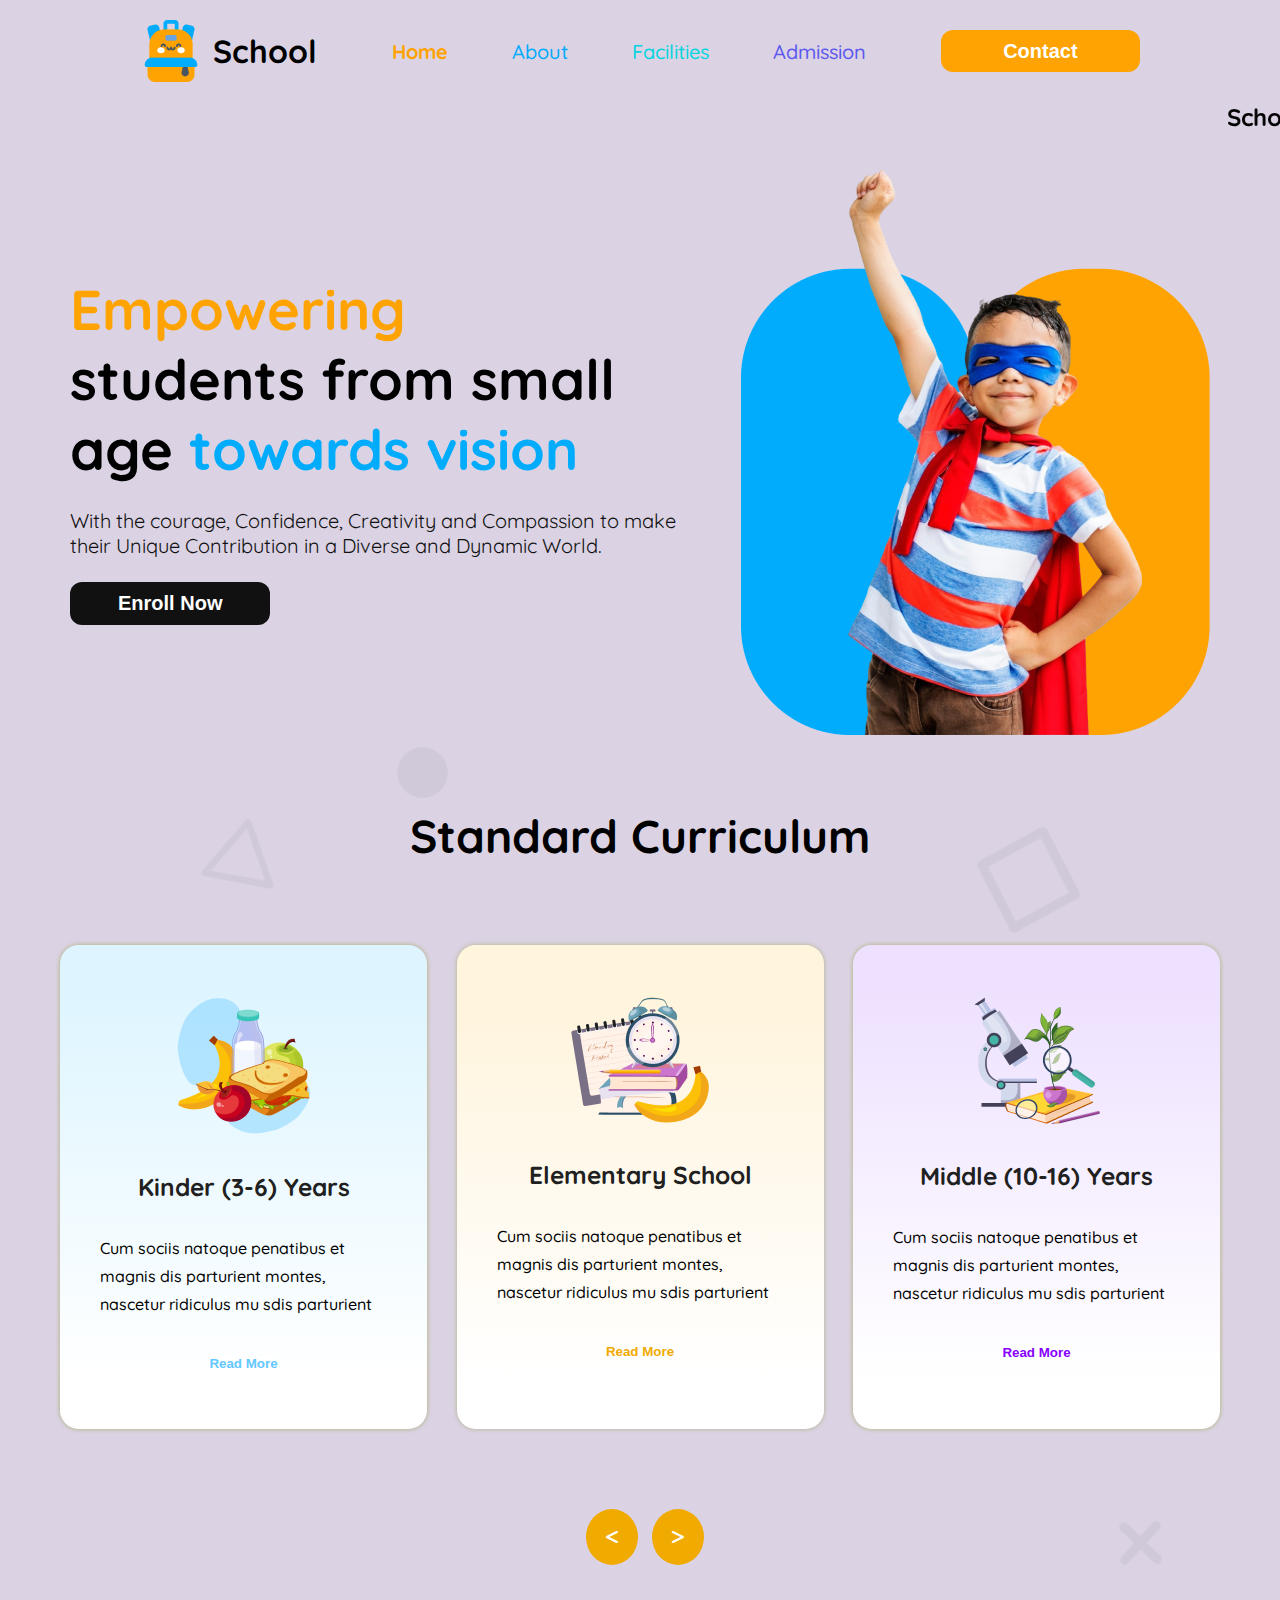
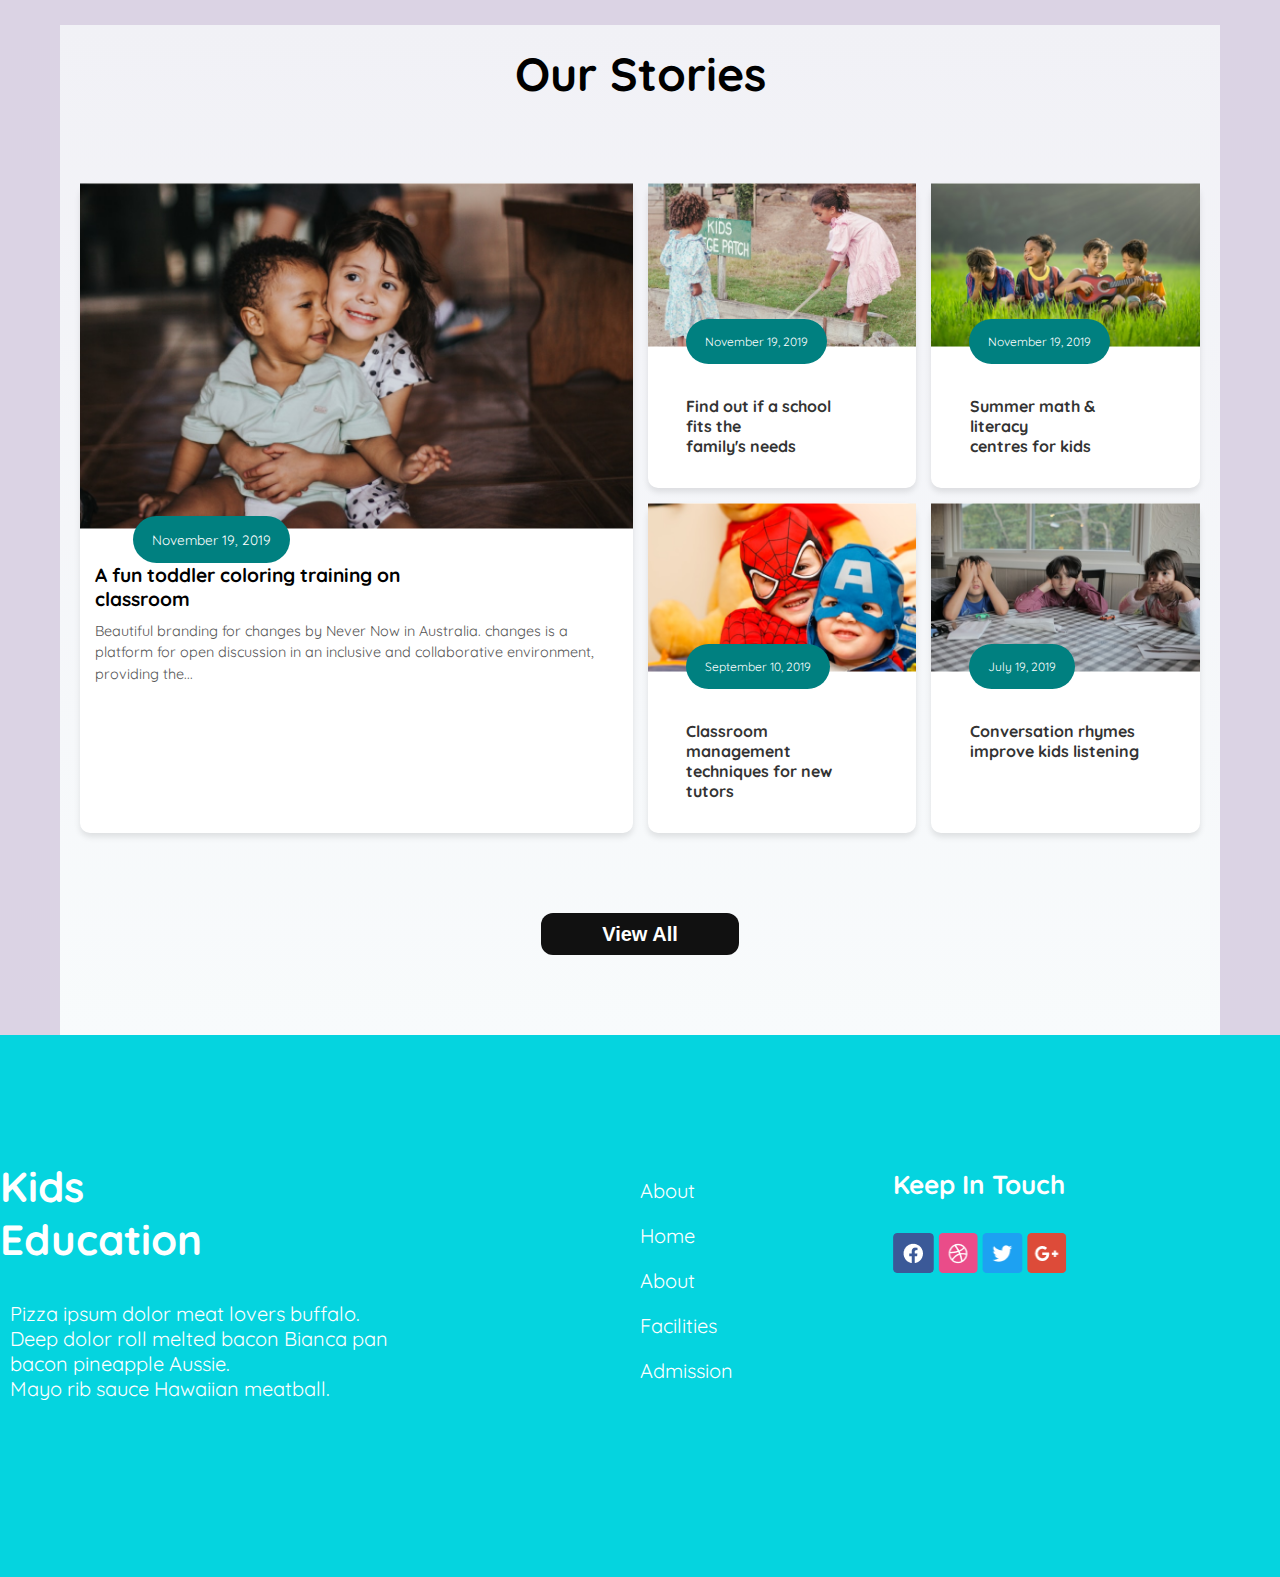
==== index.html @ afa8a2be "added some modify" ====
<!DOCTYPE html>
<html lang="en">
<head>
    <meta charset="UTF-8">
    <meta name="viewport" content="width=device-width, initial-scale=1.0">
    <title>Kids-School</title>
    <link rel="stylesheet" href="https://cdnjs.cloudflare.com/ajax/libs/font-awesome/6.7.2/css/all.min.css"/>
    <link rel="stylesheet" href="styles/school.css">
</head>
<body class="quicksand-font">
    <header>
            <nav class="navbar">
               <div class="logo">
                <img src="./assets/logo.png" alt="">
                <span class="school">School</span>
               </div>

               <ul class="links">
                <li><a class="home" href="">Home</a></li>
                <li><a class="about link-font" href="">About</a></li>
                <li><a class="facilities link-font" href="">Facilities</a></li>
                <li><a class="admission link-font" href="">Admission</a></li>
               </ul>

               <button class="primary-btn">Contact</button>
                <div class="navbar-icon">
                    <span><i class="fa-solid fa-bars"></i></span>
                </div>
            </nav>
            <hr class="hori">
            <marquee>
                <h2>School Kids Assignment</h2>
            </marquee>


            <section class="banner">
                <div class="banner-section">
                    <div class="banner-content">
                        <h2 class="banner-title"><span class="organ-font">Empowering <br></span> 
                            students from small<br>age <span class="sky-blue-font">towards vision</span> </h2>
                            <p class="banner-description">With the courage, Confidence, Creativity and Compassion to make <br> their Unique Contribution in a Diverse and Dynamic World.</p>
                            <button class="enroll-btn">Enroll Now</button>
                    </div>
                    <div class="banner-image">
                        <img src="./assets/hero-kids.png" alt="Banner Image">
                    </div>
                    
                </div>
            </section>
           
    </header>
    <main>
      <section>
        <div class="standard-curriculum-section">
            <h3 class="curriculum-title">Standard Curriculum</h3>
            <div class="card-box">
                <div class="card-1">
                    <img class="kinder" src="./assets/kinder.png" alt="kinder">
                    <h4 class="card-title">Kinder (3-6) Years</h4>
                    <p class="card-description">Cum sociis natoque penatibus et magnis
                        dis parturient montes, nascetur ridiculus
                        mu sdis parturient</p>

                        <button class="kinder-card-btn">Read More</button>
                    

                </div>

                <div class="card-2">
                    <img class="kinder" src="./assets/elementary.png" alt="elementary">
                    <h4 class="card-title">Elementary School</h4>
                    <p class="card-description">Cum sociis natoque penatibus et magnis
                        dis parturient montes, nascetur ridiculus
                        mu sdis parturient</p>

                        <button class="elementary-card-btn">Read More</button>
                    

                </div>

                <div class="card-3">
                    <img class="kinder" src="./assets/middle.png" alt="middle"> 
                    <h4 class="card-title">Middle (10-16) Years</h4>
                    <p class="card-description">Cum sociis natoque penatibus et magnis
                        dis parturient montes, nascetur ridiculus
                        mu sdis parturient</p>

                        <button class="middle-card-btn">Read More</button>
                    

                </div>
            </div>
            <div class="arrow-item">
                <span><i class="less fa-solid fa-less-than"></i></span>
                <span><i class="grater fa-solid fa-greater-than"></i></span>
            </div>
        </div>
       
      </section>






      
      <section class="our-stories">
        <h1>Our Stories</h1>
        <div class="story-container">
            <!-- First Column: Large Card -->
            <div class="large-card">
                <img src="assets/story-1.png" alt="A fun toddler coloring training">
                <div class="content">
                    <span class="date">November 19, 2019</span>
                    <h2>A fun toddler coloring training on <br> classroom</h2>
                    <p>Beautiful branding for changes by Never Now in Australia.
                        changes is a platform for open discussion in an inclusive and
                        collaborative environment, providing the...</p>
                </div>
            </div>
            <!-- Second Column: Grid of Four Small Cards -->
            <div class="small-cards">
                <div class="story-card">
                    <img src="assets/story-2.png" alt="Find out if a school fits the  family's needs">
                    <div class="content">
                        <span class="date">November 19, 2019</span>
                        <h3>Find out if a school fits the <br> family's needs</h3>
                    </div>
                </div>
                <div class="story-card">
                    <img src="assets/story-3.png" alt="Summer math & literacy centres for kids">
                    <div class="content">
                        <span class="date">November 19, 2019</span>
                        <h3>Summer math & literacy <br> centres for kids</h3>
                    </div>
                </div>
                <div class="story-card">
                    <img src="assets/story-4.png" alt="Classroom management techniques">
                    <div class="content">
                        <span class="date">September 10, 2019</span>
                        <h3>Classroom management <br> techniques for new tutors</h3>
                    </div>
                </div>
                <div class="story-card">
                    <img src="assets/story-5.png" alt="Conversation rhymes improve listening">
                    <div class="content">
                        <span class="date">July 19, 2019</span>
                        <h3>Conversation rhymes <br> improve kids listening</h3>
                    </div>
                </div>
            </div>
        </div>
        <div class="btn-box">
            <button class="view-all">View All</button>
       </div>
    </section>

    </main>






    <footer>
      <div class="footer-section">
        <div class="footer-div">
            <div class="kids-education">
                <img class="group-img" src="./assets/Group 1.png" alt="">
                <span class="kids-edu">Kids <br> Education</span>
            </div>
                <p class="footer-description">Pizza ipsum dolor meat lovers buffalo. <br> Deep dolor roll melted bacon Bianca pan <br> bacon pineapple Aussie. <br> Mayo rib sauce Hawaiian meatball.</p>
                <div class="kids-education-description"></div>
        </div>
        
        <div class="about-schools">
            <div class="school-footer">
                <div class="about-school">
                    <ul class="link">
                        <li><a class="footer-about" href="">About</a></li>
                        <li><a href="">Home</a></li>
                        <li><a href="">About</a></li>
                        <li><a href="">Facilities</a></li>
                        <li><a href="">Admission</a></li>
                    </ul>
                </div>
                <div class="keep-in-touch">
                    <h3 class="keep-title">Keep In Touch</h3>
                    <div class="icons">
                        <img src="./assets/fb.png" alt="">
                        <img src="./assets/dribble.png" alt="">
                        <img src="./assets/twitter.png" alt="">
                        <img src="./assets/google+.png" alt="">
                    </div>
            </div>
            </div>
            
       
        </div>
      </div>
    </footer>
</body>
</html>
---- styles/school.css ----
@import url('https://fonts.googleapis.com/css2?family=Quicksand:wght@300..700&display=swap');
.quicksand-font {
  font-family: "Quicksand", serif;
  font-optical-sizing: auto;
  font-weight: normal;
  font-style: normal;
}
*{
    margin: 0;
    padding: 0;
    text-decoration: none;
    box-sizing: border-box;
}
:root{
    --Organ-color:#FEA301;
    --Black-color:#111111;
    --Sky-blue-color:#01ACFD
}
body{
    max-width: 1440px;
    margin: 0 auto;
    background-color: rgb(219, 211, 228);
}
/* share style here */
.primary-btn{
    padding: 0.6rem 3.9rem;
    border-radius: 0.75rem;
    border: none;
    background-color: var(--Organ-color);
    color: #ffffff;
    font-weight: 600;
    font-size: 1.25rem;
    
}
/* share style here */
/* share style here */
.school{
    font-size: 2rem;
    font-weight: 700;
    margin-left: 0.7rem;
}
.home{
    color: var(--Organ-color);
    font-size: 1.25rem;
    font-weight: 700;
}
.link-font{
    font-size: 1.25rem;
    font-weight: 500;
}
.about{
color: var(--Sky-blue-color);
}
.facilities{
color: #05D4DF;
}
.admission{
    color: #5D58EF;
}

/* nav style starts here */
nav{
    max-width: 1160px;
    margin: 0 auto;
}
.navbar{
    display: flex;
    justify-content: space-between;
    align-items: center;
    margin: 1.25rem 8.75rem;
}
.links li{
    list-style: none;
    margin: 0 32px;
    
}
.logo{
    display: flex;
    align-items: center;
}
.links{
    display: flex;
    align-items: center;
}

.navbar-icon{
    display: none;
}
.hori{
    display: none;
    border-color: #df7605;
}
/* nav style ends here */

/* banner-section style starts here */
.banner{
    max-width: 1140px;
    margin: 0 auto;
}
.banner-section{
    display: flex;
    justify-content: space-between;
    align-items: center;
    gap: 3.1rem;
    margin-top: 1rem;

}
.organ-font{
    color: var(--Organ-color);
}
.sky-blue-font{
    color: var(--Sky-blue-color);
}
.banner-content{
    margin:122px 0 ;
}
.banner-title{
    font-size: 3.5rem;
    font-weight: 700;
}
.banner-description{
    font-size: 1.25rem;
    color: var(--Black-color);
    margin: 1.5rem 0;
}
.enroll-btn{
    padding: .62rem 3rem;
    background-color: var(--Black-color);
    font-size: 1.25rem;
    font-weight: 700;
    color: #ffffff;
    border-radius: 12px;
    border: none;

}
.banner-image img{
    width: 100%;
}

/* banner-section style ends here */
/* main section style here */
main{
    max-width: 1160px;
    margin: 0 auto;
}

.standard-curriculum-section{
    background-image: url(../assets/bg.png);
    background-repeat: no-repeat;
    background-position: center;
    background-size: cover;
    /* background-color: #000000; */
}
.curriculum-title{
    text-align: center;
    padding-top: 60px;
    margin-bottom: 80px;
    font-weight: 700;
    font-size: 46px;
}
.card-box{
    display: flex;
    justify-content: space-between;
    gap: 28px;
    margin: 80px 0;
    box-sizing: 0 0 28px rgba(0, 0, 0, 0.05);
    
}

.card-1{
    max-width: 367px;
    text-align: center;
    border-radius: 19px;
    box-shadow: 0 0 5px rgb(172, 172, 114);
    background:linear-gradient(to top, rgba(255, 255, 255, 1) 10%, rgba(222, 245, 255, 1) 90%)

}
.card-2{
    max-width: 367px;
    text-align: center;
    border-radius: 19px;
    box-shadow: 0 0 5px rgb(177, 177, 136);
    background:linear-gradient(to top, rgba(255, 255, 255, 1)10%, rgba(255, 244, 220, 1) 90%)

}
.card-3{
    max-width: 367px;
    text-align: center;
    border-radius: 19px;
    box-shadow: 0 0 5px rgb(174, 174, 111);
    background:linear-gradient(to top, rgba(255, 255, 255, 1)10%, rgba(238, 225, 255, 1) 90%)


}
.kinder{
    margin-top: 52px;
}
.kinder-card-btn{
    margin-top: 38px;
    margin-bottom: 58px;
    color: #64C8FF;
    font-weight: 700;
    border: none;
    background-color: #ffffff;
}
.elementary-card-btn{
    margin-top: 38px;
    margin-bottom: 58px;
    color: #F0AA00;
    font-weight: 700;
    border: none;
    background-color: #ffffff;

}
.middle-card-btn{
    margin-top: 38px;
    margin-bottom: 58px;
    color: #8700FF;
    font-weight: 700;
    border: none;
    background-color: #ffffff;

}
.card-title{
    margin: 32px 0;
    font-size: 24.52px;
    font-weight: 700;
    color: #202020;
}
.card-description{
    font-weight: 500;
    line-height: 28px;
    padding: 0 40px;
    text-align:start;

}
.arrow-item{
    text-align: center;
    margin-top: 80px;
    margin-bottom: 60px;
}
.less{
    margin-left:10px ;
    background-color: #F0AA00;
    padding: 20px;
    border-radius: 50%;
    color: #ffffff;
}
.grater{
    margin-left:10px ;
    background-color: #F0AA00;
    padding: 20px;
    border-radius: 50%;
    color: #ffffff;

}
/* story section start here //////////////////////////*/

.our-stories {
    padding: 20px;
    background-image: linear-gradient(to top,rgb(248, 251, 252),rgb(241, 241, 246)),url("../assets/bg.png");
}

h1 {
    font-size: 2.9rem;
    color: #000000;
    font-weight: 700;
    text-align: center;
    margin-bottom: 5rem;
}




.story-container {
    display: grid;
    grid-template-columns:repeat(2,1fr);
    gap: 15px;
    max-width: 1140px;
    margin: 0 auto;
}


.large-card {
    background: #fff;
    border-radius: 10px;
    box-shadow: 0 4px 6px rgba(0, 0, 0, 0.1);
    
}

.large-card img {
    width: 100%;
   
   
}

.large-card .content {
    padding: 15px;
    text-align: left;
}

.large-card .date {
    font-size: 0.85rem;
    color: #777;
    display: block;
    background-color: teal;
    position: relative;
    width: max-content;
    margin-top: -32px;
    margin-left: 38px;
    color: #ffffff;
    padding: 15px 19px;
    border-radius: 47px;
   
}

.large-card h2 {
    font-size: 1.2rem;
    margin: 0 0 10px;
}

.large-card p {
    font-size: 0.9rem;
    color: #555;
    line-height: 1.5;
}


.small-cards {
    display: grid;
    grid-template-columns: repeat(2, 1fr);
    gap: 15px;
}

.story-card {
    background: #fff;
    border-radius: 10px;
    box-shadow: 0 4px 6px rgba(0, 0, 0, 0.1);
   }

.story-card img {
    width: 100%;
  
}

.story-card .content {
 text-align: left;
}

.story-card .date {
    font-size: 0.75rem;
    color: #777;
    display: block;
    margin-bottom: 5px;
    background-color: teal;
    position: relative;
    width: max-content;
    margin-top: -32px;
    margin-left: 38px;
    color: #ffffff;
    padding: 15px 19px;
    border-radius: 47px;
    
}

.story-card h3 {
    font-size: 1rem;
    margin: 0;
    color: #333;
    margin-top:2rem;
    margin-bottom:2rem ;
    margin-right:3.5rem;
    margin-left: 2.4rem;

}


.btn-box{
    text-align: center;
    margin: 80px 0px 60px;
    
}
.view-all {
    text-align: center;
    font-size: 1.25rem;
    font-weight: 700;
    color: #ffffff;
    background-color: #111111;
    border: none;
    border-radius: 12px;
    padding: .6rem 3.8rem;
    cursor: pointer;
   
}

.view-all:hover {
    background-color: #555;
}
















.stories{
    max-width: 1160px;
    /* background-image: url(../assets/bg.png); */
    background:linear-gradient(to top,(rgba(254, 163, 1, 1),rgba(255, 255, 255, 1)),url(../assets/bg.png));
    height: 100vh;
    background-repeat: no-repeat;
    background-position: center;
    background-size: cover;

}
.stories-title{
    text-align: center;
    padding-top: 60px;
    margin-bottom: 80px;
    color: #000000;
    font-size: 46px;
    font-weight: 700;
}
.stories-img-box{
    display: grid;
    grid-template-columns: repeat(2,1fr);
    gap: 19px;
}
.box2{
    /* max-width: 601px;
    max-height: 622px; */
    display: grid;
    grid-template-columns: repeat(2,1fr);
    gap: 10px;
 }
.div{
border: 1px solid black;
padding: 5px;
border-radius: 16px;

}
.div img{
    width: 100%;
}

.date1{
    font-size: 15px;
    font-weight: 500;
    background-color: #3CD8E8;
    padding: 15px 19px;
    border-radius: 48px;
    color: #ffffff;
    width: max-content;
    position: relative;
    margin-top: -30px;
    margin-left: 38px;
    border: 1px solid black;
}
.classroom-title{
  padding: 33px 38px 47px 38px;
  font-size: 24px;
  font-weight: 700;
  color: #000000;
}
.class-room-description{
    font-size: 15.38px;
    color: #666666;
    font-weight: 500;
    padding: 0px 68px 34px 38px;
}
.date2{
    font-size: 15px;
    font-weight: 500;
    background-color: rgba(149, 178, 38, 1);
    padding: 10px 19px;
    border-radius: 48px;
    color: #ffffff;
    width: max-content;
    position:absolute;
    margin-top: -26px;
    margin-left: 38px;
    border: 1px solid black;
}
.date3{
    font-size: 15px;
    font-weight: 500;
    background-color:rgba(93, 88, 240, 1);
    padding: 10px 19px;
    border-radius: 48px;
    color: #ffffff;
    width: max-content;
    position: relative;
    margin-top: -26px;
    margin-left: 38px;
    border: 1px solid black;
}

.date4{
    font-size: 15px;
    font-weight: 500;
    background-color: rgba(149, 178, 38, 1);
    padding: 10px 19px;
    border-radius: 48px;
    color: #ffffff;
    width: max-content;
    position: relative;
    margin-top: -26px;
    margin-left: 38px;
    border: 1px solid black;
}
.date5{
    font-size: 15px;
    font-weight: 500;
    background-color: rgba(149, 178, 38, 1);
    padding: 10px 19px;
    border-radius: 48px;
    color: #ffffff;
    width: max-content;
    position: relative;
    margin-top: -26px;
    margin-left: 38px;
    border: 1px solid black;
}
.card-content{
 font-weight: 700;
 margin-top: 19px;
 margin: 24px 55px 0px 38px;
}
.story-box{
    max-width: 290px;
    /* max-height: 301px; */
    border-radius: 16px;
    background-color: #ffffff;
    padding: 10px;
    position: relative;
}
.story-box img{
    max-width: 100%;
}
/* .story-box img{
    width: 100%;
} */
/* story section ends here */

.view{
    margin-top: 80px;
    margin-bottom: 60px;
    text-align: center;
}
.view-btn{
    font-size: 20px;
    font-weight: 700;
    padding: 10px 61px;
    border-radius: 12px;
    border: none;
    background-color: #000000;
    color: #ffffff;
}


/* footer section here */

.footer-section{
    max-width: 1440px;
    margin: 0 auto;
    display: grid;
    grid-template-columns: repeat(2,1fr);
    align-items: center;
    background-color: #05D4DF;
    padding-top: 123px;
    padding-bottom: 174px;
}
.kids-education{
  display: flex;
  align-items: center;
}
.school-footer{
 display: flex;
}
.keep-in-touch{
    margin-left: 160px;
}
.link li{
    list-style: none;
    margin-left: 20px;
    margin: 20px 0;
   
}
.link li a{
    font-size: 20px;
    color: #ffffff;
}
.link li.footer-about{
    font-size: 24px;
    color: #761919;
    margin-bottom: 32px;
}
.group-img{
    max-width: 83px;
    max-height: 82px;
}
.kids-edu{
    font-size: 42px;
    font-weight: 700;
    color: #ffffff;
    margin-bottom: 35px;
}
.footer-description{
    font-size: 20px;
    color: #ffffff;
    margin-left: 10px;
}
.keep-title{
    font-size: 26px;
    font-weight: 700;
    color: #ffffff;
    margin-top: 10px;
    margin-bottom: 32px;
}
.icons img{
    border-radius: 4px;
    width: 40.61px;
    height: 40px;
}

/* Media query  */
@media screen and (max-width: 576px) {
    
    .school{
        display: none;
    }
    .navbar{
     margin: 1.25rem 1rem;
    }
    .primary-btn{
        display: none;
    }
    .links li{
        display: none;
    }
    .navbar-icon{
      display: block;
    }
    .hori{
        display: block;
    }
    .banner-section{
        flex-direction: column-reverse;
        text-align: center;
     }
     .banner-title{
        font-size: 2rem;
     }
     .banner-description{
        font-size: .9rem;
     }
    .banner-content{
        margin:20px 0 ;
    }
    .banner-image{
        margin: 0 10px;
    }
    .card-box{
        flex-direction: column;
        gap: 20px;
        margin:20px;
       }
    .arrow-item{
        display: none;
    } 
    .box1{
        display: none;
    }
    .box2{
        max-width: 100%;
    }
    .stories-img-box{
        grid-template-columns: 1fr;
    }





    .story-container {
        grid-template-columns: 1fr;
    }
    .large-card{
        display: none;
    }
    .small-cards {
        grid-template-columns:repeat(2,1fr);
    }

   
    .story-card .date{
        margin-left: 20px;
    }
    .story-card h3 {
     margin: 2rem 1rem 2rem 1rem;
    }






    .footer-section{
     grid-template-columns: 1fr;
    }
    .school-footer{
        flex-direction: column;
        margin-left: 10px;
    }
    
.link li{
    list-style: none;
    margin-left: 0px;
    margin: 20px 0;
   }
.keep-in-touch{
    margin-left: 10px;
} 

.footer-section{
    padding: 10px;
}

}
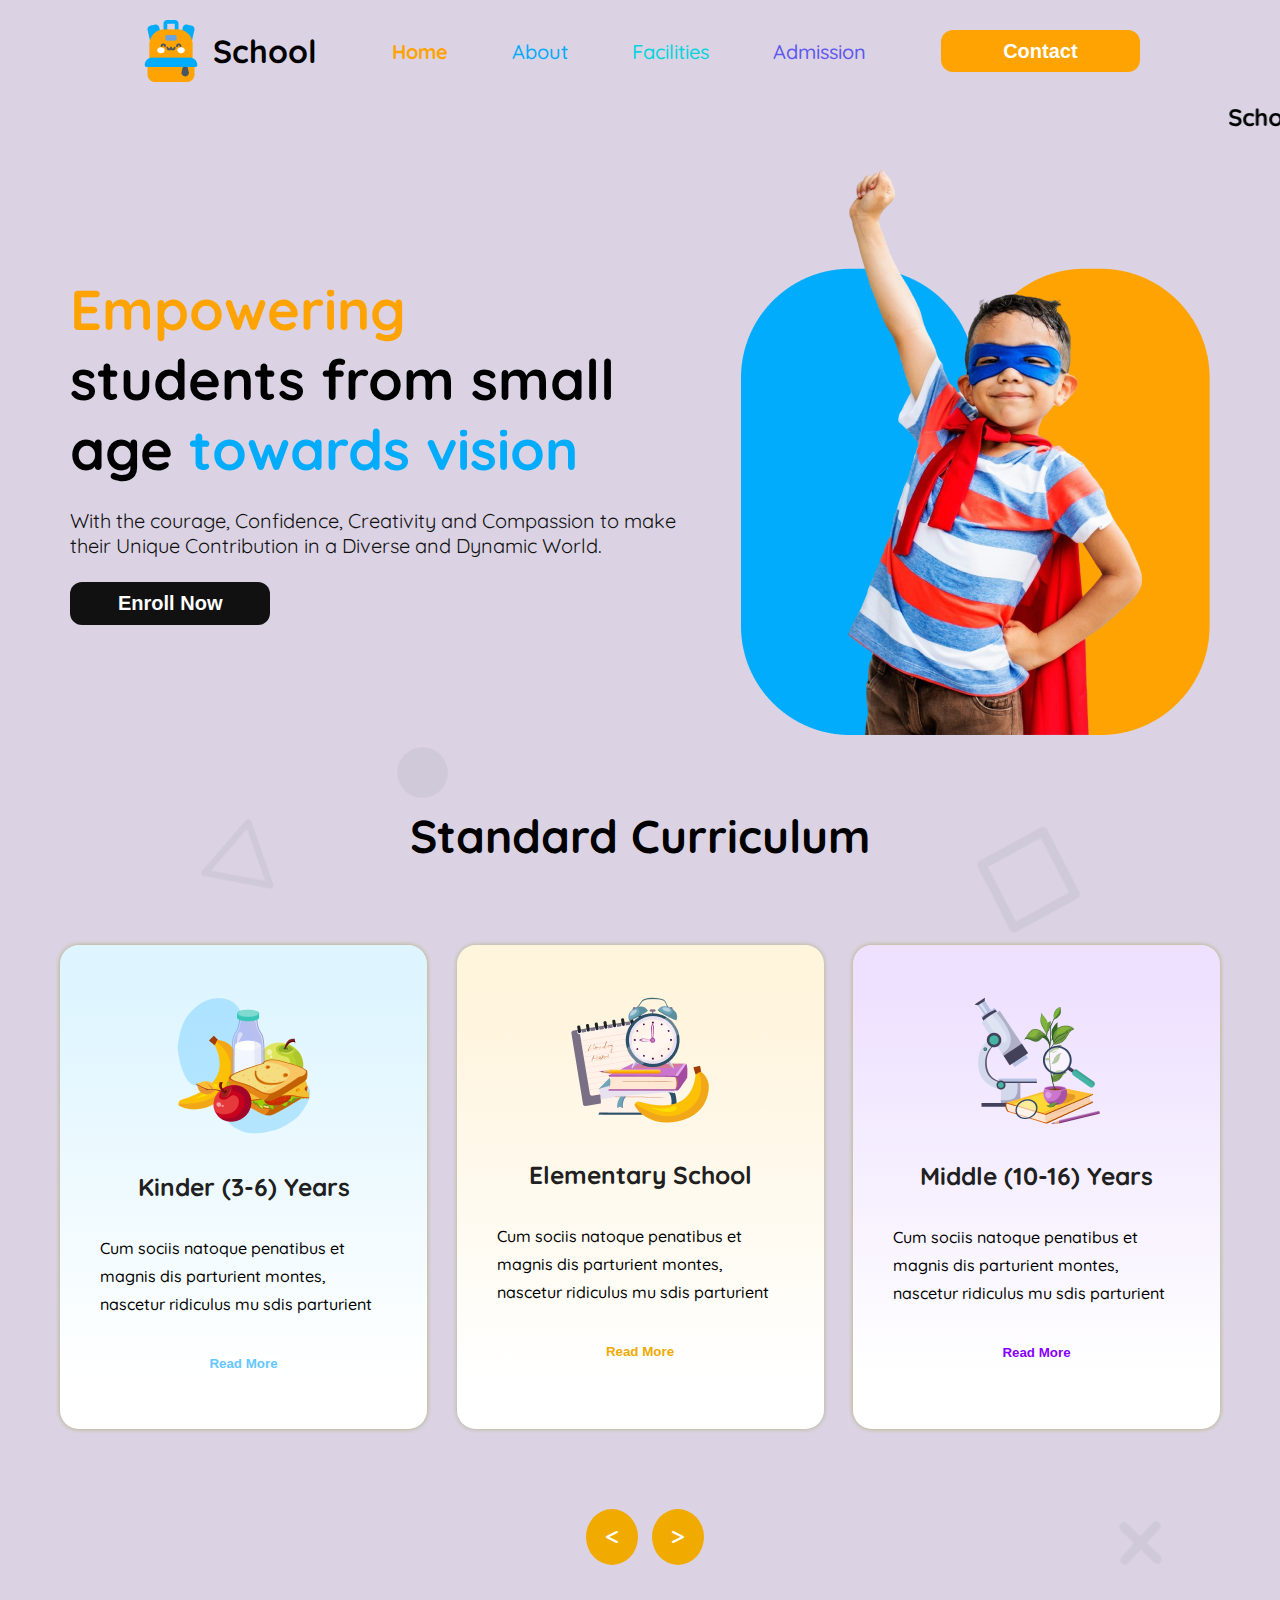
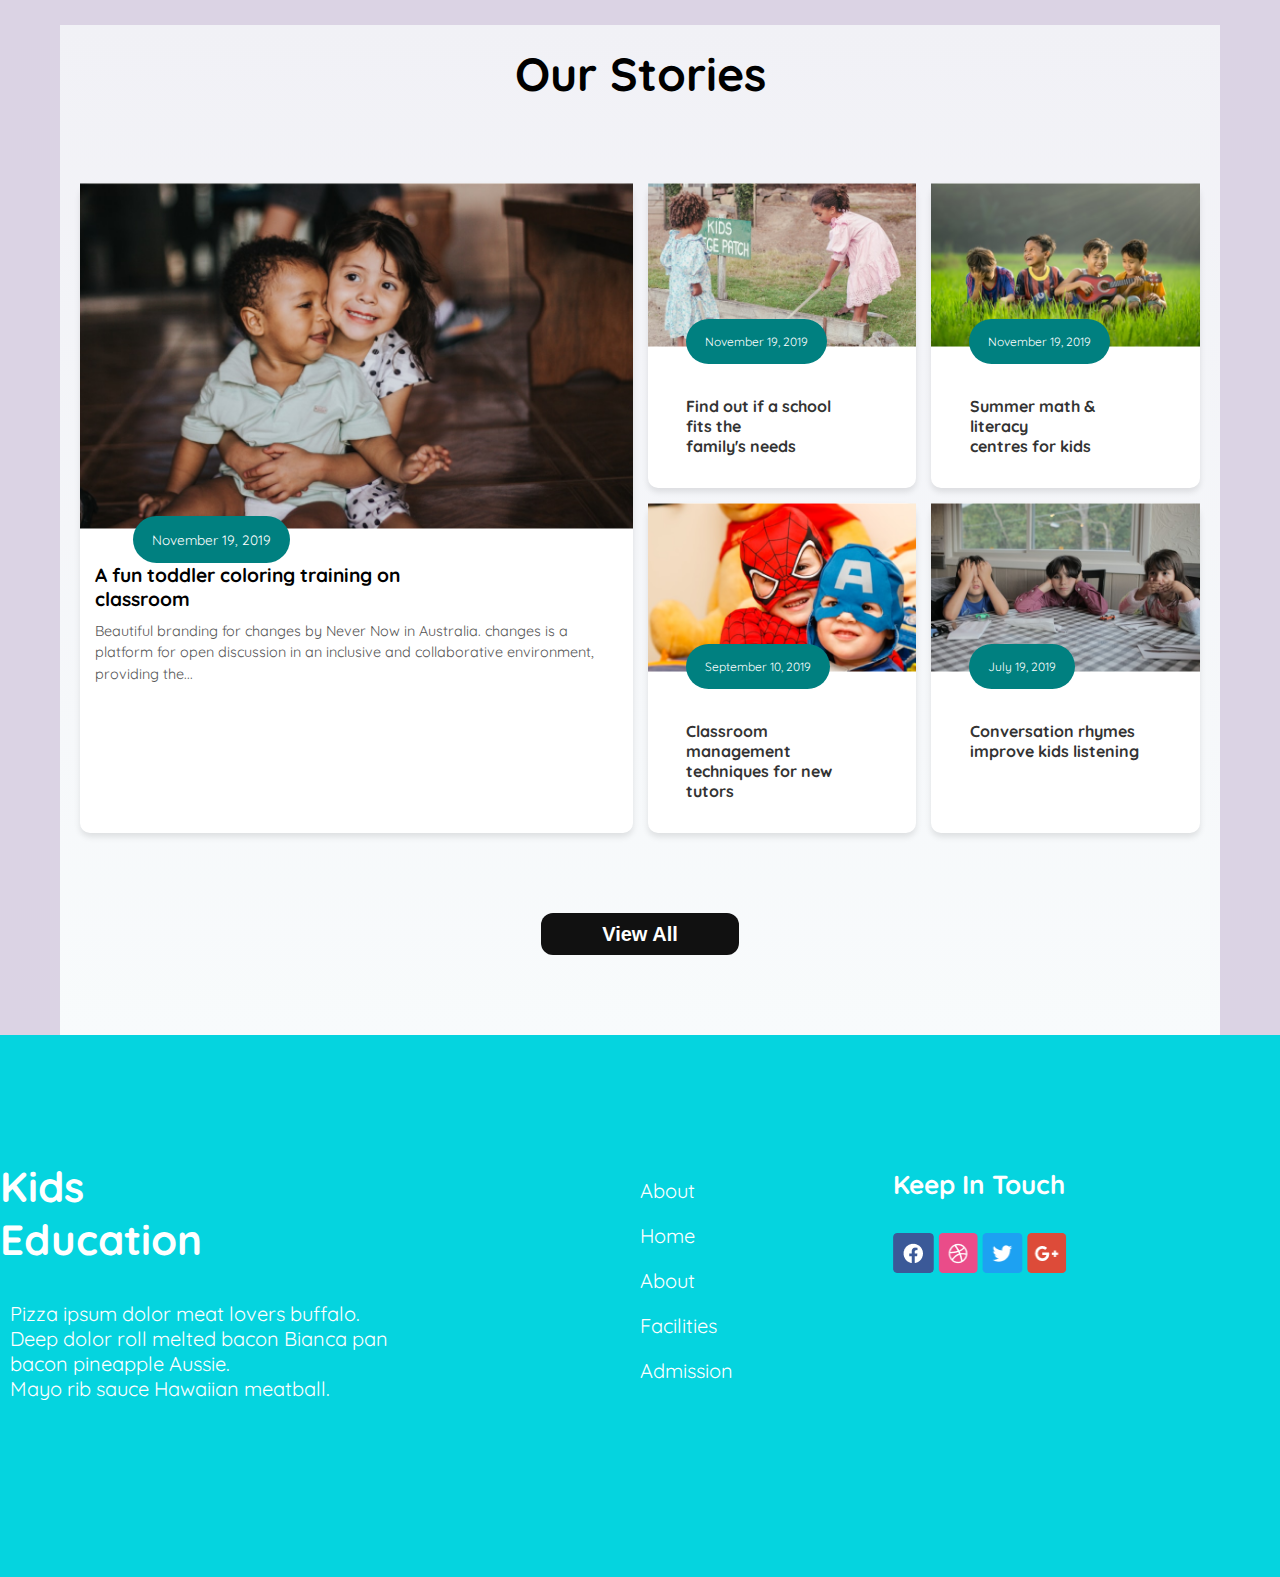
==== commit be645eac: "change image path" ====
--- a/index.html
+++ b/index.html
@@ -109,7 +109,7 @@
         <div class="story-container">
             <!-- First Column: Large Card -->
             <div class="large-card">
-                <img src="assets/story-1.png" alt="A fun toddler coloring training">
+                <img src="./assets/story-1.png" alt="A fun toddler coloring training">
                 <div class="content">
                     <span class="date">November 19, 2019</span>
                     <h2>A fun toddler coloring training on <br> classroom</h2>
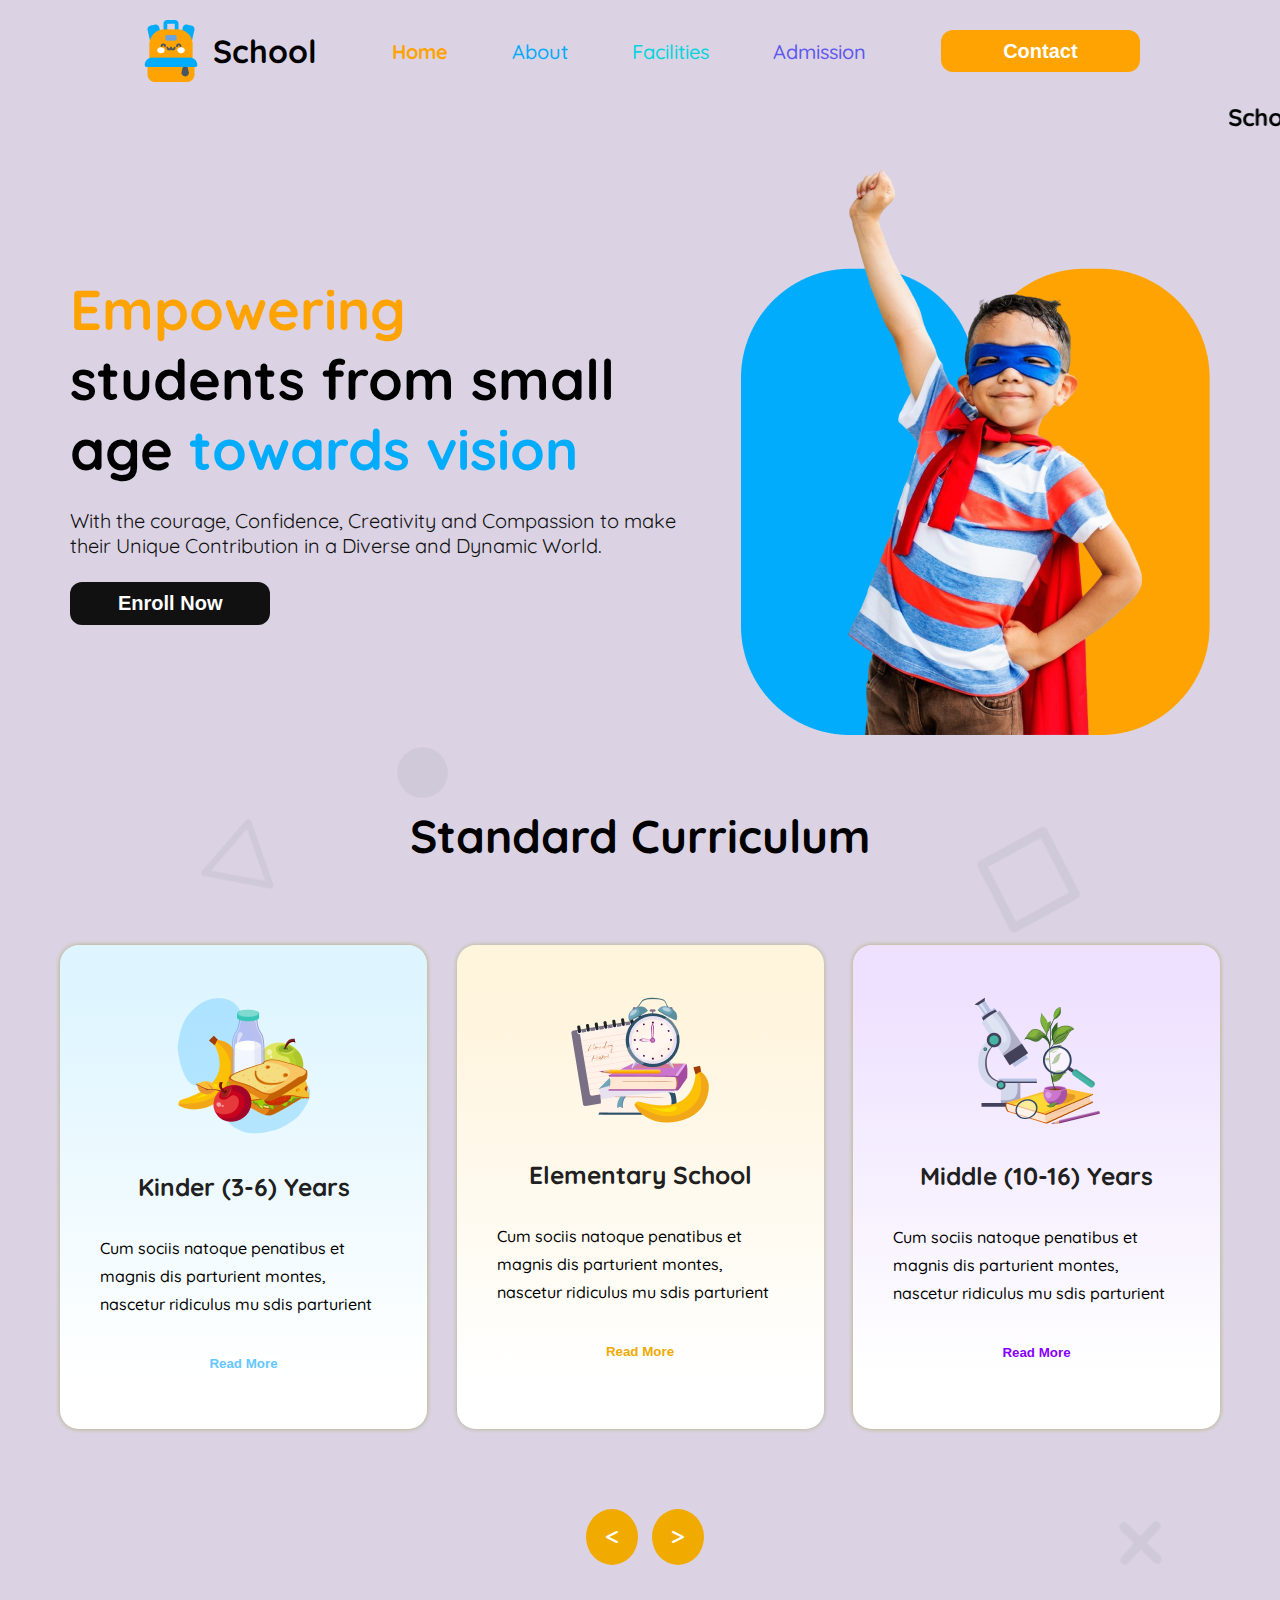
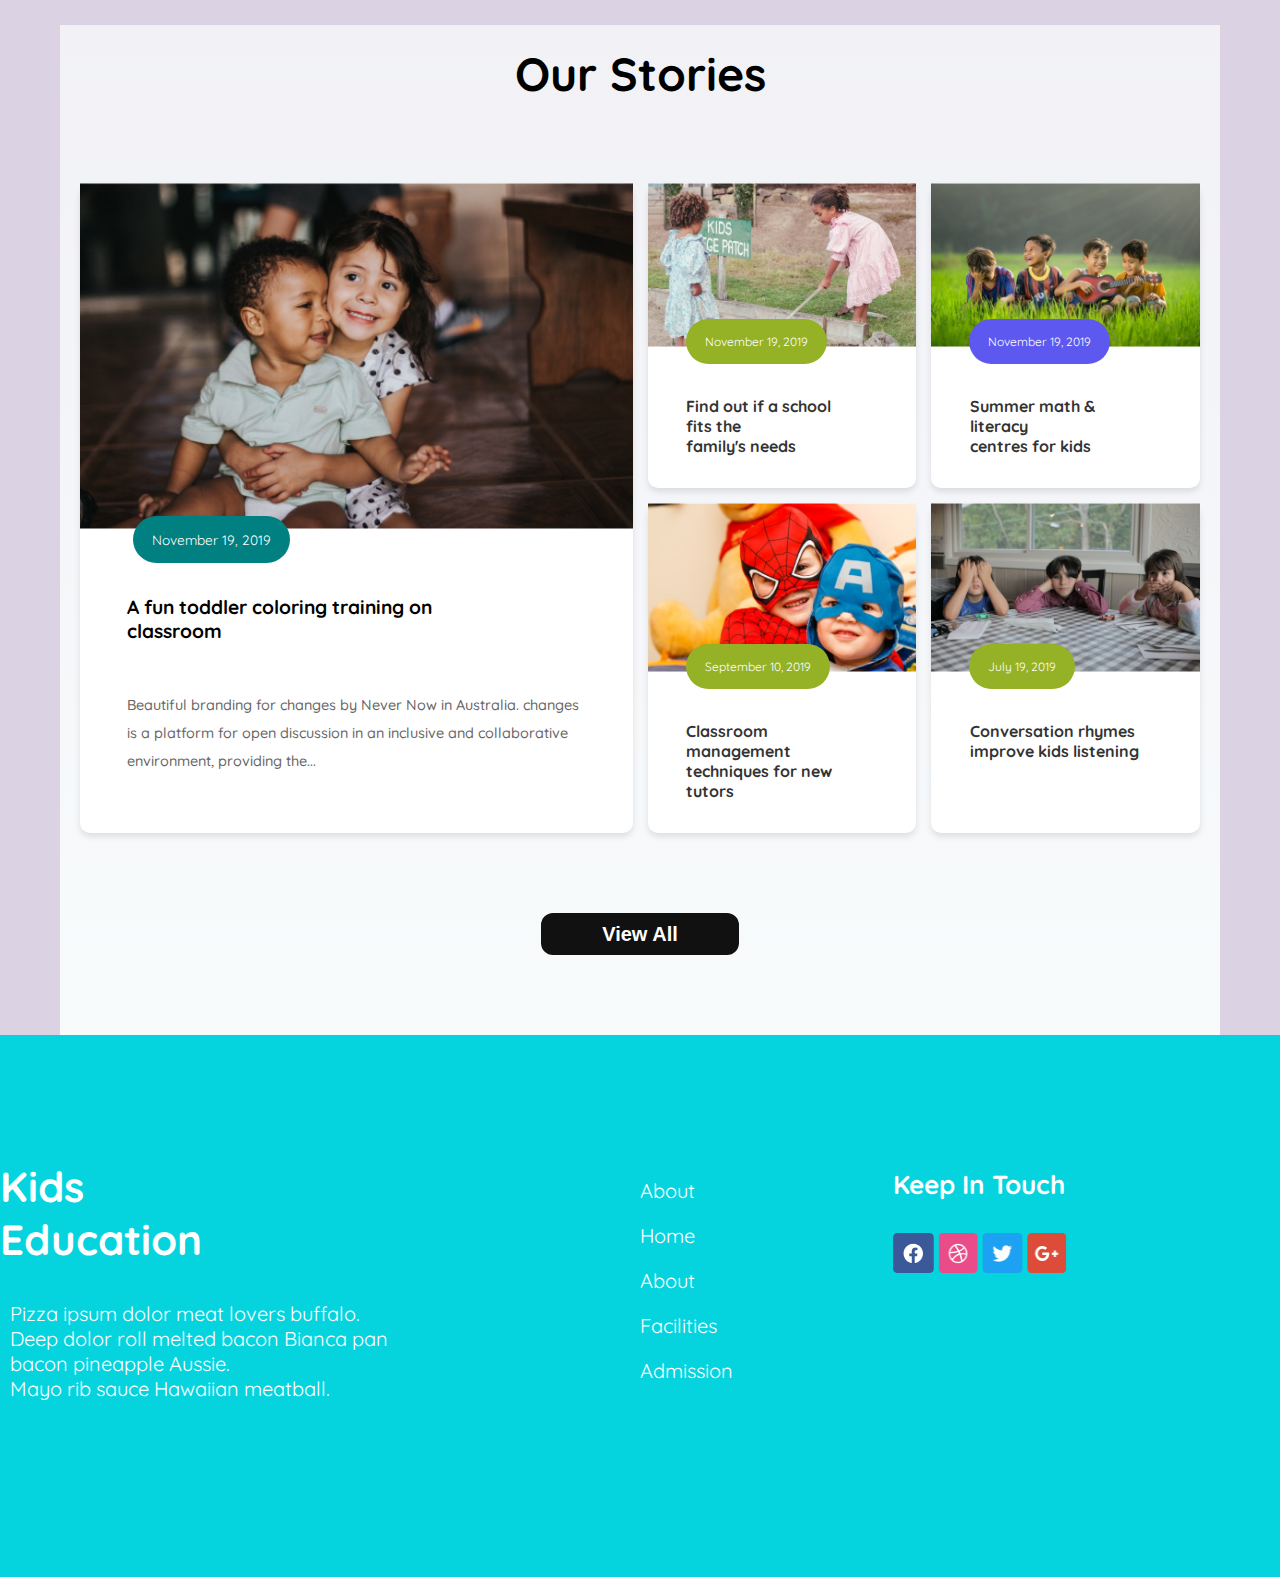
==== commit 97952c29: "modified some style" ====
--- a/index.html
+++ b/index.html
@@ -9,6 +9,7 @@
 </head>
 <body class="quicksand-font">
     <header>
+        <!-- nav section starts here -->
             <nav class="navbar">
                <div class="logo">
                 <img src="./assets/logo.png" alt="">
@@ -27,12 +28,16 @@
                     <span><i class="fa-solid fa-bars"></i></span>
                 </div>
             </nav>
+        <!-- nav section ends here -->
+
+
+<!-- hr & marquee tag here -->
             <hr class="hori">
             <marquee>
                 <h2>School Kids Assignment</h2>
             </marquee>
 
-
+<!-- banner section starts here -->
             <section class="banner">
                 <div class="banner-section">
                     <div class="banner-content">
@@ -47,9 +52,11 @@
                     
                 </div>
             </section>
+<!-- banner section ends here -->
            
     </header>
     <main>
+        <!-- standard-curriculum section starts here -->
       <section>
         <div class="standard-curriculum-section">
             <h3 class="curriculum-title">Standard Curriculum</h3>
@@ -97,54 +104,52 @@
         </div>
        
       </section>
-
-
-
-
-
-
-      
-      <section class="our-stories">
+        <!-- standard-curriculum section ends here -->
+
+
+
+<!-- Story section starts here -->
+<section class="our-stories">
         <h1>Our Stories</h1>
         <div class="story-container">
-            <!-- First Column: Large Card -->
+           
             <div class="large-card">
                 <img src="./assets/story-1.png" alt="A fun toddler coloring training">
                 <div class="content">
-                    <span class="date">November 19, 2019</span>
+                    <span class="date date-1">November 19, 2019</span>
                     <h2>A fun toddler coloring training on <br> classroom</h2>
-                    <p>Beautiful branding for changes by Never Now in Australia.
+                    <p class="story-description">Beautiful branding for changes by Never Now in Australia.
                         changes is a platform for open discussion in an inclusive and
                         collaborative environment, providing the...</p>
                 </div>
             </div>
-            <!-- Second Column: Grid of Four Small Cards -->
+           
             <div class="small-cards">
                 <div class="story-card">
-                    <img src="assets/story-2.png" alt="Find out if a school fits the  family's needs">
-                    <div class="content">
-                        <span class="date">November 19, 2019</span>
+                    <img src="./assets/story-2.png" alt="Find out if a school fits the  family's needs">
+                    <div class="content">
+                        <span class="date date-2">November 19, 2019</span>
                         <h3>Find out if a school fits the <br> family's needs</h3>
                     </div>
                 </div>
                 <div class="story-card">
-                    <img src="assets/story-3.png" alt="Summer math & literacy centres for kids">
-                    <div class="content">
-                        <span class="date">November 19, 2019</span>
+                    <img src="./assets/story-3.png" alt="Summer math & literacy centres for kids">
+                    <div class="content">
+                        <span class="date date-3">November 19, 2019</span>
                         <h3>Summer math & literacy <br> centres for kids</h3>
                     </div>
                 </div>
                 <div class="story-card">
-                    <img src="assets/story-4.png" alt="Classroom management techniques">
-                    <div class="content">
-                        <span class="date">September 10, 2019</span>
+                    <img src="./assets/story-4.png" alt="Classroom management techniques">
+                    <div class="content">
+                        <span class="date date-2">September 10, 2019</span>
                         <h3>Classroom management <br> techniques for new tutors</h3>
                     </div>
                 </div>
                 <div class="story-card">
-                    <img src="assets/story-5.png" alt="Conversation rhymes improve listening">
-                    <div class="content">
-                        <span class="date">July 19, 2019</span>
+                    <img src="./assets/story-5.png" alt="Conversation rhymes improve listening">
+                    <div class="content">
+                        <span class="date date-2">July 19, 2019</span>
                         <h3>Conversation rhymes <br> improve kids listening</h3>
                     </div>
                 </div>
@@ -154,14 +159,11 @@
             <button class="view-all">View All</button>
        </div>
     </section>
+<!-- Story section ends here -->
 
     </main>
 
-
-
-
-
-
+<!-- footer section stars here -->
     <footer>
       <div class="footer-section">
         <div class="footer-div">
@@ -199,5 +201,7 @@
         </div>
       </div>
     </footer>
+<!-- footer section ends here -->
+
 </body>
 </html>--- a/styles/school.css
+++ b/styles/school.css
@@ -311,21 +311,25 @@
     color: #ffffff;
     padding: 15px 19px;
     border-radius: 47px;
-   
-}
+   }
 
 .large-card h2 {
+
     font-size: 1.2rem;
-    margin: 0 0 10px;
-}
-
-.large-card p {
+    margin: 2rem 0 10px;
+    font-weight: 700;
+    padding: 0 2rem;
+}
+
+.large-card .story-description{
     font-size: 0.9rem;
-    color: #555;
-    line-height: 1.5;
-}
-
-
+    color: #666666;
+    line-height: 28px;
+    font-weight: 500;
+    margin-top: 3rem;
+    padding: 0 2rem;
+
+}
 .small-cards {
     display: grid;
     grid-template-columns: repeat(2, 1fr);
@@ -347,12 +351,13 @@
  text-align: left;
 }
 
+
+
 .story-card .date {
     font-size: 0.75rem;
     color: #777;
     display: block;
     margin-bottom: 5px;
-    background-color: teal;
     position: relative;
     width: max-content;
     margin-top: -32px;
@@ -360,7 +365,15 @@
     color: #ffffff;
     padding: 15px 19px;
     border-radius: 47px;
-    
+}
+.date-1{
+    background-color: #3CD8E8;
+}
+.date-2{
+ background-color: #95B226;
+}
+.date-3{
+    background-color: #5D58F0;
 }
 
 .story-card h3 {
@@ -371,7 +384,6 @@
     margin-bottom:2rem ;
     margin-right:3.5rem;
     margin-left: 2.4rem;
-
 }
 
 
@@ -396,176 +408,6 @@
 .view-all:hover {
     background-color: #555;
 }
-
-
-
-
-
-
-
-
-
-
-
-
-
-
-
-
-.stories{
-    max-width: 1160px;
-    /* background-image: url(../assets/bg.png); */
-    background:linear-gradient(to top,(rgba(254, 163, 1, 1),rgba(255, 255, 255, 1)),url(../assets/bg.png));
-    height: 100vh;
-    background-repeat: no-repeat;
-    background-position: center;
-    background-size: cover;
-
-}
-.stories-title{
-    text-align: center;
-    padding-top: 60px;
-    margin-bottom: 80px;
-    color: #000000;
-    font-size: 46px;
-    font-weight: 700;
-}
-.stories-img-box{
-    display: grid;
-    grid-template-columns: repeat(2,1fr);
-    gap: 19px;
-}
-.box2{
-    /* max-width: 601px;
-    max-height: 622px; */
-    display: grid;
-    grid-template-columns: repeat(2,1fr);
-    gap: 10px;
- }
-.div{
-border: 1px solid black;
-padding: 5px;
-border-radius: 16px;
-
-}
-.div img{
-    width: 100%;
-}
-
-.date1{
-    font-size: 15px;
-    font-weight: 500;
-    background-color: #3CD8E8;
-    padding: 15px 19px;
-    border-radius: 48px;
-    color: #ffffff;
-    width: max-content;
-    position: relative;
-    margin-top: -30px;
-    margin-left: 38px;
-    border: 1px solid black;
-}
-.classroom-title{
-  padding: 33px 38px 47px 38px;
-  font-size: 24px;
-  font-weight: 700;
-  color: #000000;
-}
-.class-room-description{
-    font-size: 15.38px;
-    color: #666666;
-    font-weight: 500;
-    padding: 0px 68px 34px 38px;
-}
-.date2{
-    font-size: 15px;
-    font-weight: 500;
-    background-color: rgba(149, 178, 38, 1);
-    padding: 10px 19px;
-    border-radius: 48px;
-    color: #ffffff;
-    width: max-content;
-    position:absolute;
-    margin-top: -26px;
-    margin-left: 38px;
-    border: 1px solid black;
-}
-.date3{
-    font-size: 15px;
-    font-weight: 500;
-    background-color:rgba(93, 88, 240, 1);
-    padding: 10px 19px;
-    border-radius: 48px;
-    color: #ffffff;
-    width: max-content;
-    position: relative;
-    margin-top: -26px;
-    margin-left: 38px;
-    border: 1px solid black;
-}
-
-.date4{
-    font-size: 15px;
-    font-weight: 500;
-    background-color: rgba(149, 178, 38, 1);
-    padding: 10px 19px;
-    border-radius: 48px;
-    color: #ffffff;
-    width: max-content;
-    position: relative;
-    margin-top: -26px;
-    margin-left: 38px;
-    border: 1px solid black;
-}
-.date5{
-    font-size: 15px;
-    font-weight: 500;
-    background-color: rgba(149, 178, 38, 1);
-    padding: 10px 19px;
-    border-radius: 48px;
-    color: #ffffff;
-    width: max-content;
-    position: relative;
-    margin-top: -26px;
-    margin-left: 38px;
-    border: 1px solid black;
-}
-.card-content{
- font-weight: 700;
- margin-top: 19px;
- margin: 24px 55px 0px 38px;
-}
-.story-box{
-    max-width: 290px;
-    /* max-height: 301px; */
-    border-radius: 16px;
-    background-color: #ffffff;
-    padding: 10px;
-    position: relative;
-}
-.story-box img{
-    max-width: 100%;
-}
-/* .story-box img{
-    width: 100%;
-} */
-/* story section ends here */
-
-.view{
-    margin-top: 80px;
-    margin-bottom: 60px;
-    text-align: center;
-}
-.view-btn{
-    font-size: 20px;
-    font-weight: 700;
-    padding: 10px 61px;
-    border-radius: 12px;
-    border: none;
-    background-color: #000000;
-    color: #ffffff;
-}
-
 
 /* footer section here */
 
@@ -687,10 +529,6 @@
         grid-template-columns: 1fr;
     }
 
-
-
-
-
     .story-container {
         grid-template-columns: 1fr;
     }
@@ -708,11 +546,6 @@
     .story-card h3 {
      margin: 2rem 1rem 2rem 1rem;
     }
-
-
-
-
-
 
     .footer-section{
      grid-template-columns: 1fr;
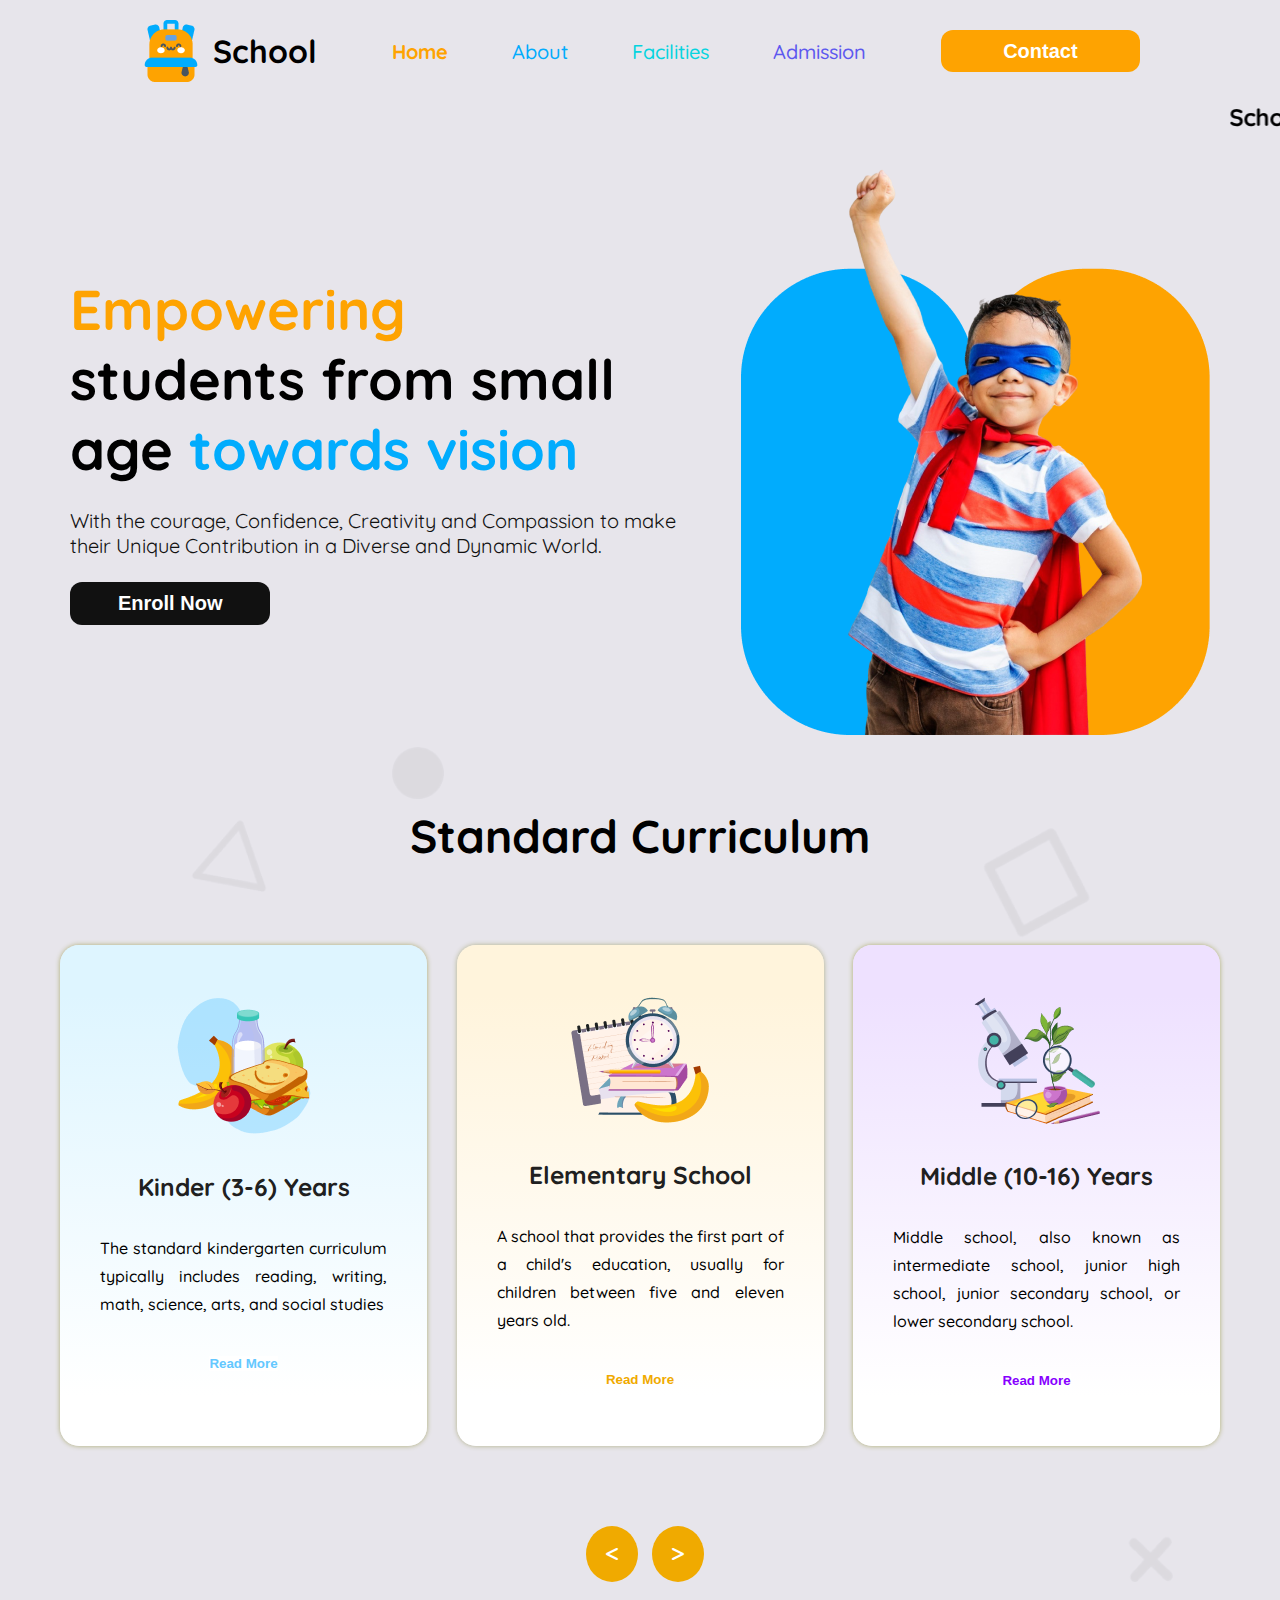
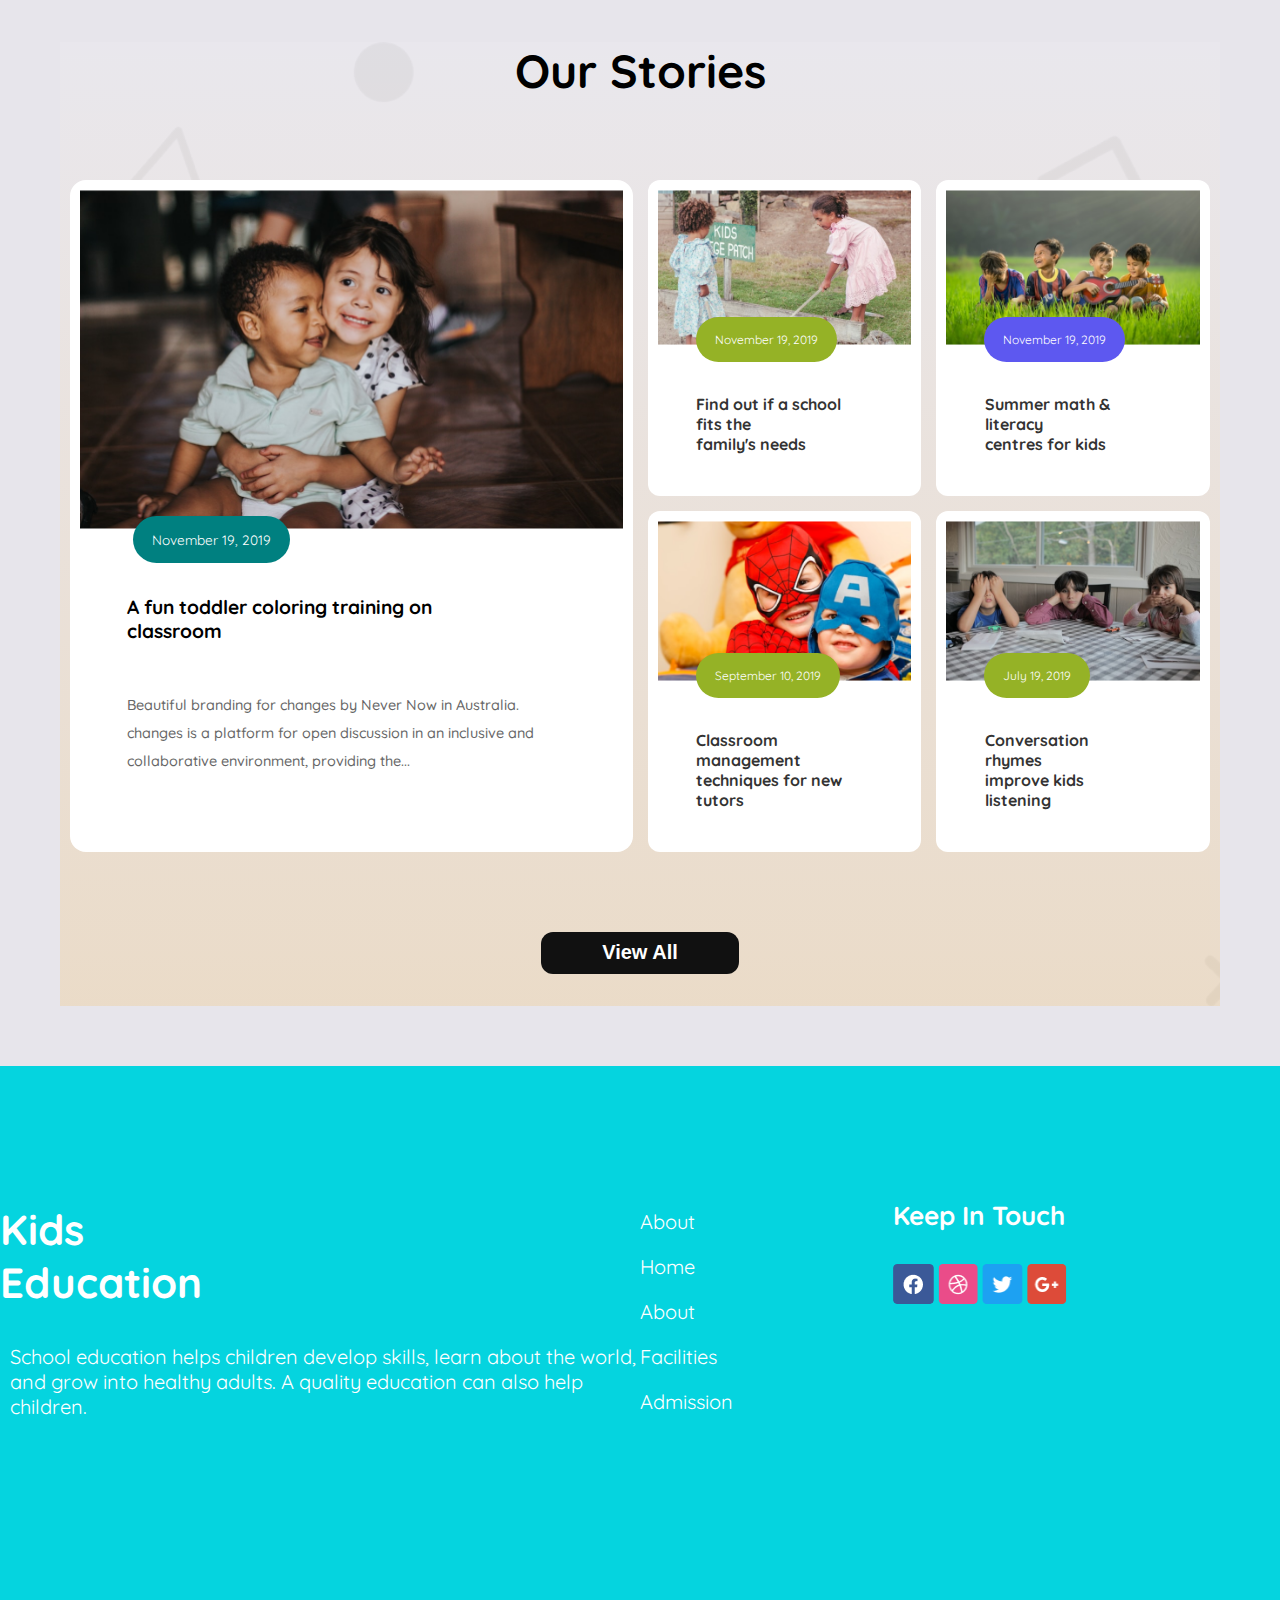
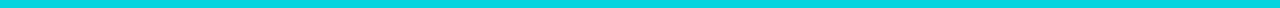
==== commit 59268b5a: "added some style" ====
--- a/index.html
+++ b/index.html
@@ -64,9 +64,7 @@
                 <div class="card-1">
                     <img class="kinder" src="./assets/kinder.png" alt="kinder">
                     <h4 class="card-title">Kinder (3-6) Years</h4>
-                    <p class="card-description">Cum sociis natoque penatibus et magnis
-                        dis parturient montes, nascetur ridiculus
-                        mu sdis parturient</p>
+                    <p class="card-description">The standard kindergarten curriculum typically includes reading, writing, math, science, arts, and social studies</p>
 
                         <button class="kinder-card-btn">Read More</button>
                     
@@ -76,9 +74,7 @@
                 <div class="card-2">
                     <img class="kinder" src="./assets/elementary.png" alt="elementary">
                     <h4 class="card-title">Elementary School</h4>
-                    <p class="card-description">Cum sociis natoque penatibus et magnis
-                        dis parturient montes, nascetur ridiculus
-                        mu sdis parturient</p>
+                    <p class="card-description">A school that provides the first part of a child's education, usually for children between five and eleven years old.</p>
 
                         <button class="elementary-card-btn">Read More</button>
                     
@@ -88,9 +84,7 @@
                 <div class="card-3">
                     <img class="kinder" src="./assets/middle.png" alt="middle"> 
                     <h4 class="card-title">Middle (10-16) Years</h4>
-                    <p class="card-description">Cum sociis natoque penatibus et magnis
-                        dis parturient montes, nascetur ridiculus
-                        mu sdis parturient</p>
+                    <p class="card-description">Middle school, also known as intermediate school, junior high school, junior secondary school, or lower secondary school.</p>
 
                         <button class="middle-card-btn">Read More</button>
                     
@@ -104,8 +98,7 @@
         </div>
        
       </section>
-        <!-- standard-curriculum section ends here -->
-
+      
 
 
 <!-- Story section starts here -->
@@ -171,7 +164,7 @@
                 <img class="group-img" src="./assets/Group 1.png" alt="">
                 <span class="kids-edu">Kids <br> Education</span>
             </div>
-                <p class="footer-description">Pizza ipsum dolor meat lovers buffalo. <br> Deep dolor roll melted bacon Bianca pan <br> bacon pineapple Aussie. <br> Mayo rib sauce Hawaiian meatball.</p>
+                <p class="footer-description">School education helps children develop skills, learn about the world, and grow into healthy adults. A quality education can also help children.</p>
                 <div class="kids-education-description"></div>
         </div>
         
--- a/styles/school.css
+++ b/styles/school.css
@@ -19,7 +19,7 @@
 body{
     max-width: 1440px;
     margin: 0 auto;
-    background-color: rgb(219, 211, 228);
+    background-color: rgb(231, 229, 235);
 }
 /* share style here */
 .primary-btn{
@@ -149,7 +149,7 @@
     background-repeat: no-repeat;
     background-position: center;
     background-size: cover;
-    /* background-color: #000000; */
+   
 }
 .curriculum-title{
     text-align: center;
@@ -231,7 +231,8 @@
     font-weight: 500;
     line-height: 28px;
     padding: 0 40px;
-    text-align:start;
+    text-align:justify;
+
 
 }
 .arrow-item{
@@ -254,11 +255,18 @@
     color: #ffffff;
 
 }
-/* story section start here //////////////////////////*/
+/* story section start here*/
 
 .our-stories {
-    padding: 20px;
-    background-image: linear-gradient(to top,rgb(248, 251, 252),rgb(241, 241, 246)),url("../assets/bg.png");
+    max-width: 100%;
+    max-height: 100%;
+    background: 
+        linear-gradient(to top,rgba(246, 187, 84, 0.23),rgba(255, 255, 255, 0.093) ),
+        url('../assets/bg.png'); 
+    background-size: cover; 
+    background-position: center; 
+    background-repeat: no-repeat; 
+    
 }
 
 h1 {
@@ -268,9 +276,6 @@
     text-align: center;
     margin-bottom: 5rem;
 }
-
-
-
 
 .story-container {
     display: grid;
@@ -280,18 +285,16 @@
     margin: 0 auto;
 }
 
-
 .large-card {
     background: #fff;
-    border-radius: 10px;
-    box-shadow: 0 4px 6px rgba(0, 0, 0, 0.1);
+    border-radius: 16px;
+    padding: 10px;
+   
     
 }
 
 .large-card img {
-    width: 100%;
-   
-   
+    width: 100%; 
 }
 
 .large-card .content {
@@ -334,24 +337,22 @@
     display: grid;
     grid-template-columns: repeat(2, 1fr);
     gap: 15px;
+
 }
 
 .story-card {
     background: #fff;
-    border-radius: 10px;
-    box-shadow: 0 4px 6px rgba(0, 0, 0, 0.1);
-   }
+    border-radius: 12px;
+    padding: 10px;
+}
 
 .story-card img {
-    width: 100%;
-  
+    width: 100%; 
 }
 
 .story-card .content {
  text-align: left;
 }
-
-
 
 .story-card .date {
     font-size: 0.75rem;
@@ -402,6 +403,7 @@
     border-radius: 12px;
     padding: .6rem 3.8rem;
     cursor: pointer;
+    margin-bottom: 2rem;
    
 }
 
@@ -420,6 +422,7 @@
     background-color: #05D4DF;
     padding-top: 123px;
     padding-bottom: 174px;
+    margin-top: 0;
 }
 .kids-education{
   display: flex;
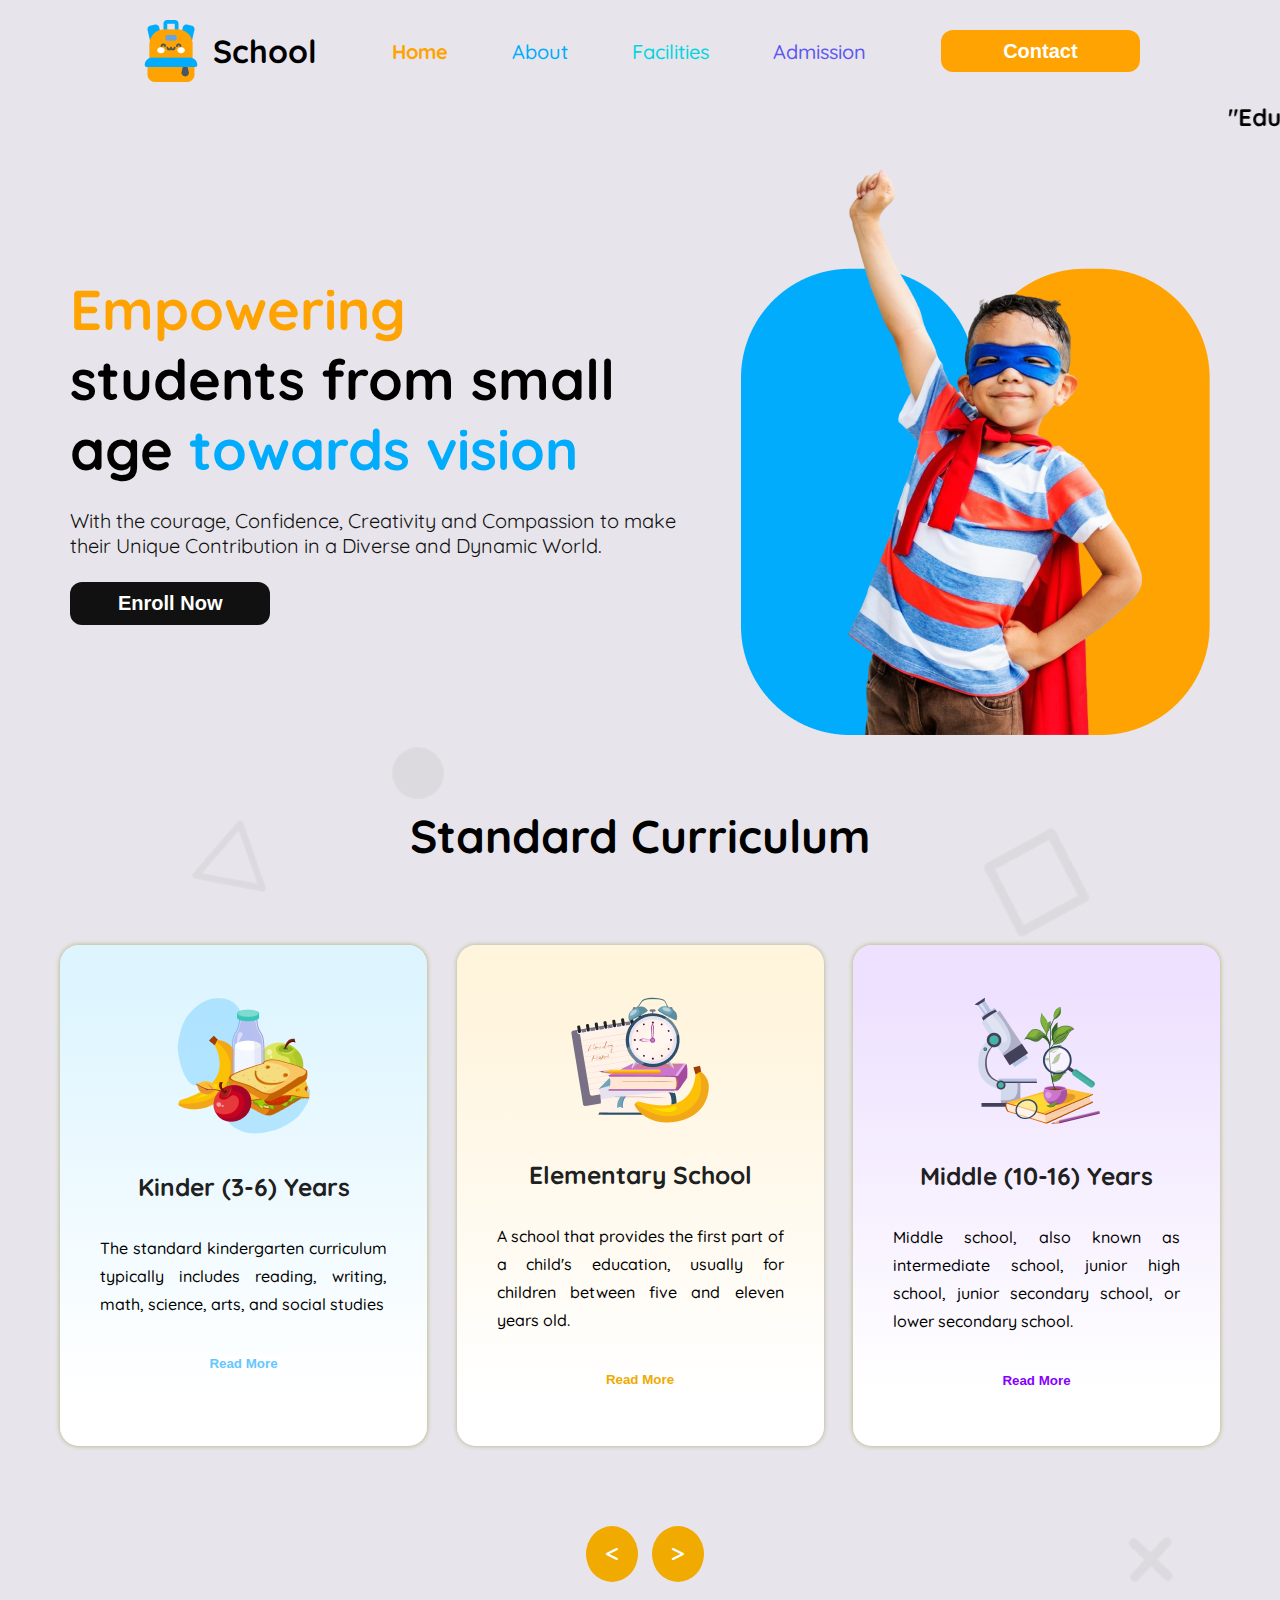
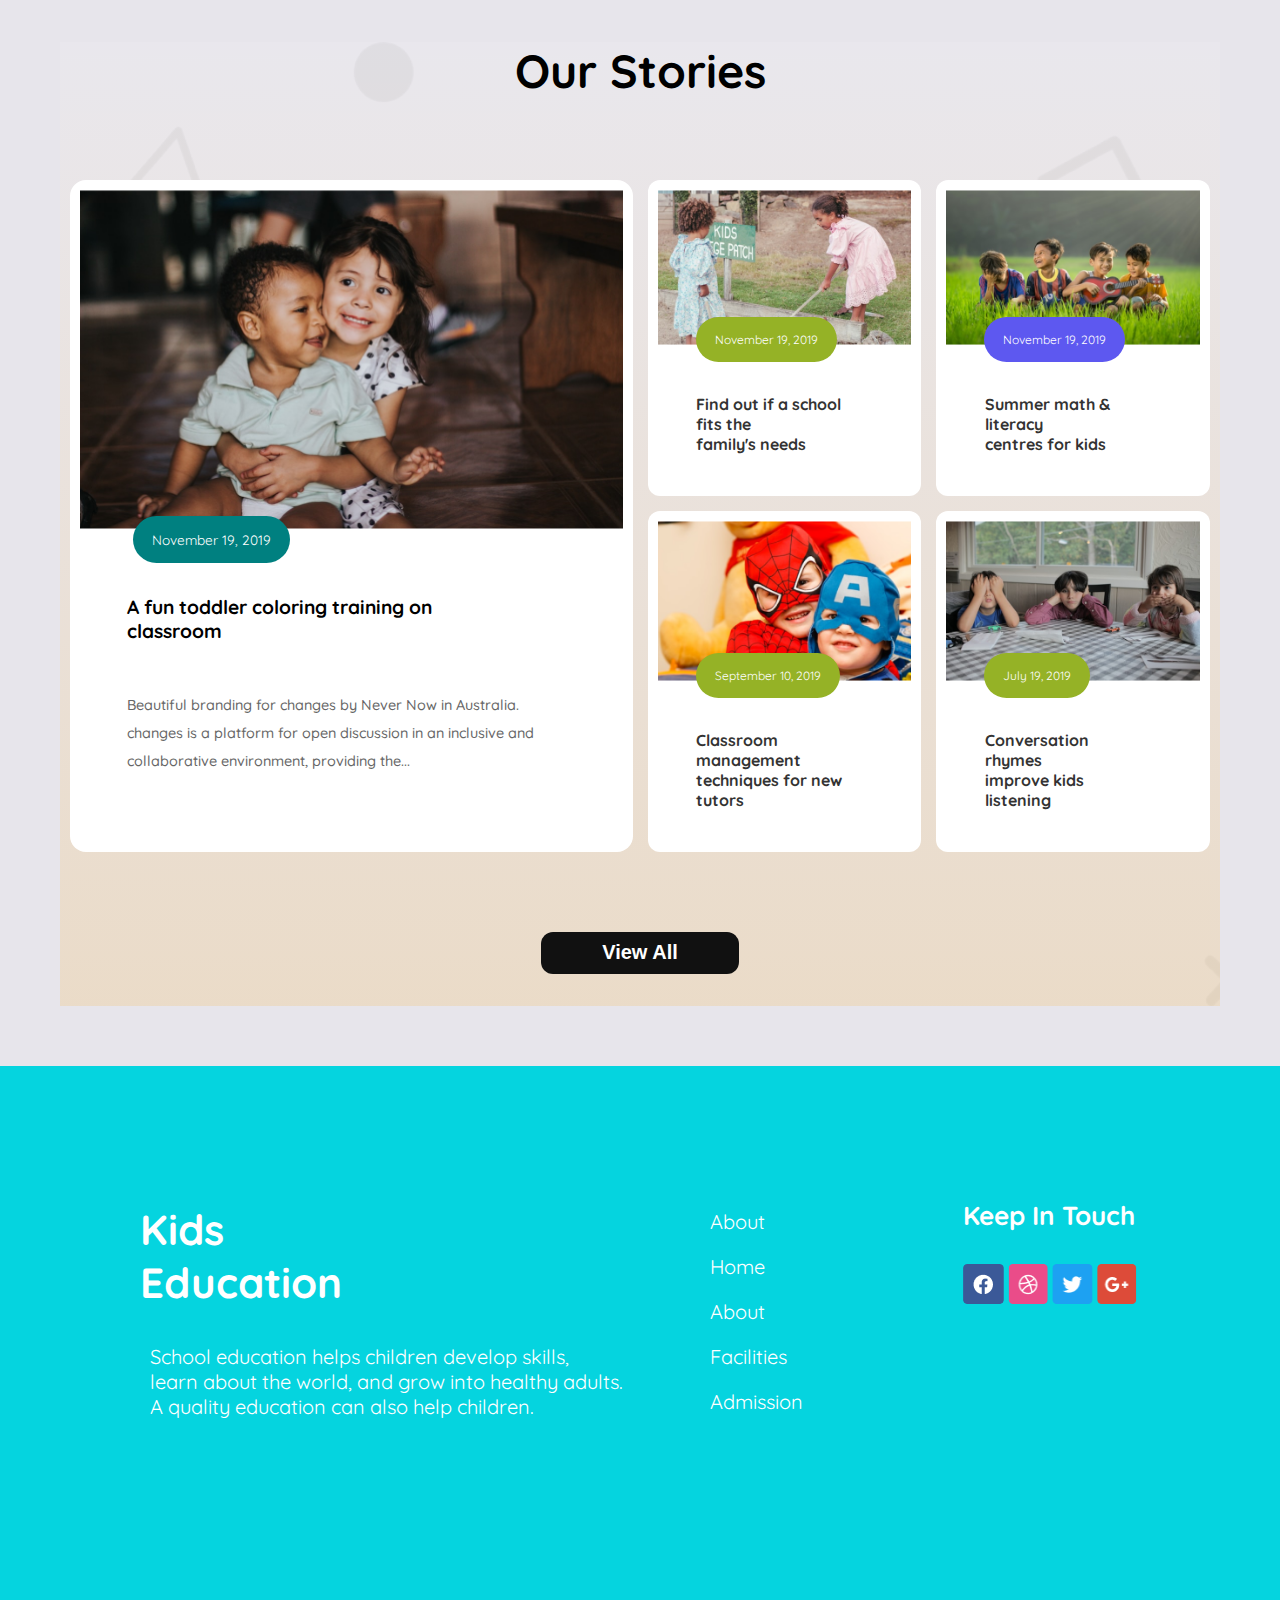
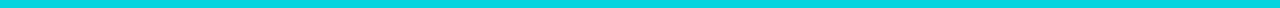
==== commit 762dbaf6: "modified some html and css" ====
--- a/index.html
+++ b/index.html
@@ -34,7 +34,8 @@
 <!-- hr & marquee tag here -->
             <hr class="hori">
             <marquee>
-                <h2>School Kids Assignment</h2>
+                <h2>"Education is the most powerful weapon which you can use to change the world."
+                    – <span class="author"> Nelson Mandela</span></h2>
             </marquee>
 
 <!-- banner section starts here -->
@@ -164,8 +165,8 @@
                 <img class="group-img" src="./assets/Group 1.png" alt="">
                 <span class="kids-edu">Kids <br> Education</span>
             </div>
-                <p class="footer-description">School education helps children develop skills, learn about the world, and grow into healthy adults. A quality education can also help children.</p>
-                <div class="kids-education-description"></div>
+                <p class="footer-description">School education helps children develop skills,<br> learn about the world, and grow into healthy adults. <br> A quality education can also help children.</p>
+                
         </div>
         
         <div class="about-schools">
--- a/styles/school.css
+++ b/styles/school.css
@@ -21,7 +21,7 @@
     margin: 0 auto;
     background-color: rgb(231, 229, 235);
 }
-/* share style here */
+
 .primary-btn{
     padding: 0.6rem 3.9rem;
     border-radius: 0.75rem;
@@ -30,10 +30,12 @@
     color: #ffffff;
     font-weight: 600;
     font-size: 1.25rem;
-    
-}
-/* share style here */
-/* share style here */
+    transition: ease-in 0.3s;
+}
+.primary-btn:hover{
+    background-color: rgb(107, 75, 16);
+}
+
 .school{
     font-size: 2rem;
     font-weight: 700;
@@ -86,6 +88,10 @@
 .navbar-icon{
     display: none;
 }
+.author{
+    color: rgb(228, 165, 16);
+}
+
 .hori{
     display: none;
     border-color: #df7605;
@@ -131,7 +137,11 @@
     color: #ffffff;
     border-radius: 12px;
     border: none;
-
+    transition: ease-in 0.3s;
+
+}
+.enroll-btn:hover{
+    background-color: #582b2b;
 }
 .banner-image img{
     width: 100%;
@@ -289,8 +299,6 @@
     background: #fff;
     border-radius: 16px;
     padding: 10px;
-   
-    
 }
 
 .large-card img {
@@ -422,6 +430,7 @@
     background-color: #05D4DF;
     padding-top: 123px;
     padding-bottom: 174px;
+    padding-left: 140px;
     margin-top: 0;
 }
 .kids-education{
@@ -522,16 +531,7 @@
     .arrow-item{
         display: none;
     } 
-    .box1{
-        display: none;
-    }
-    .box2{
-        max-width: 100%;
-    }
-    .stories-img-box{
-        grid-template-columns: 1fr;
-    }
-
+  
     .story-container {
         grid-template-columns: 1fr;
     }
@@ -540,6 +540,7 @@
     }
     .small-cards {
         grid-template-columns:repeat(2,1fr);
+        padding: 10px;
     }
 
    
@@ -558,14 +559,14 @@
         margin-left: 10px;
     }
     
-.link li{
+  .link li{
     list-style: none;
     margin-left: 0px;
     margin: 20px 0;
    }
-.keep-in-touch{
+ .keep-in-touch{
     margin-left: 10px;
-} 
+ } 
 
 .footer-section{
     padding: 10px;
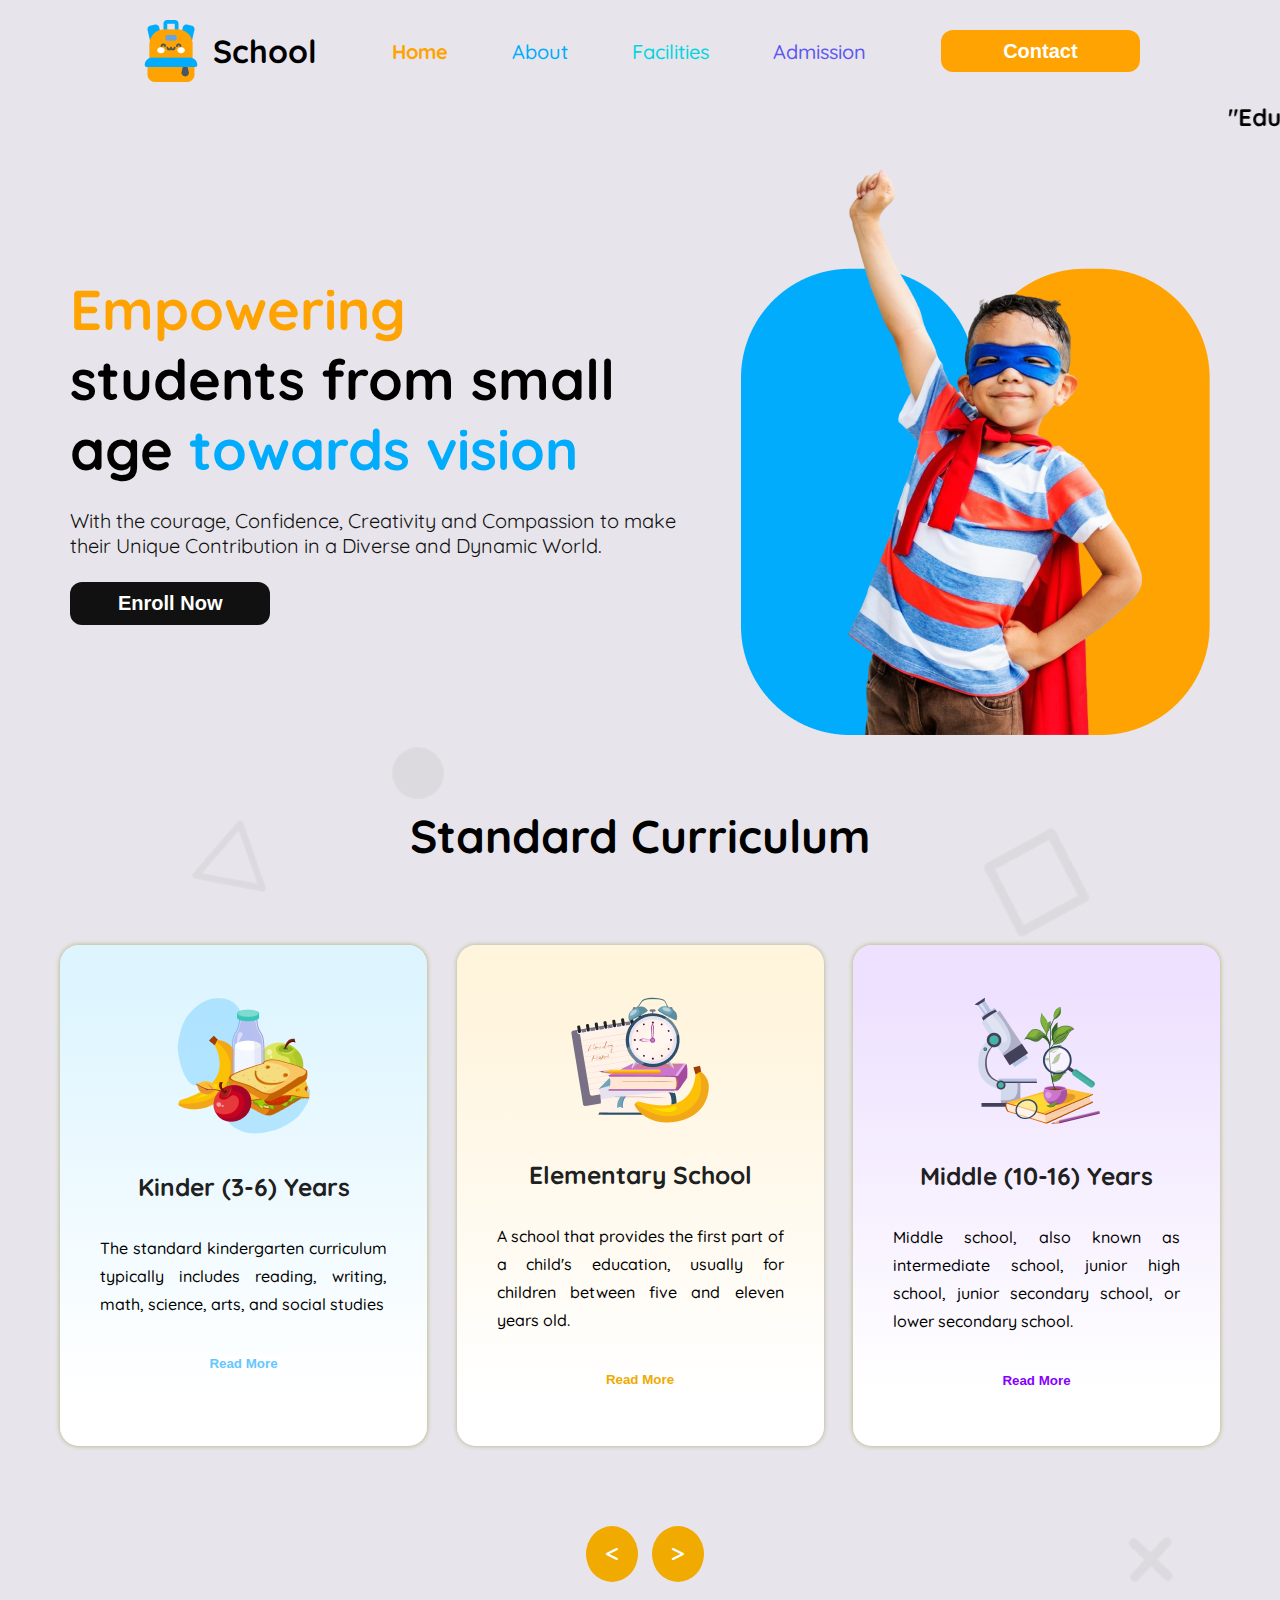
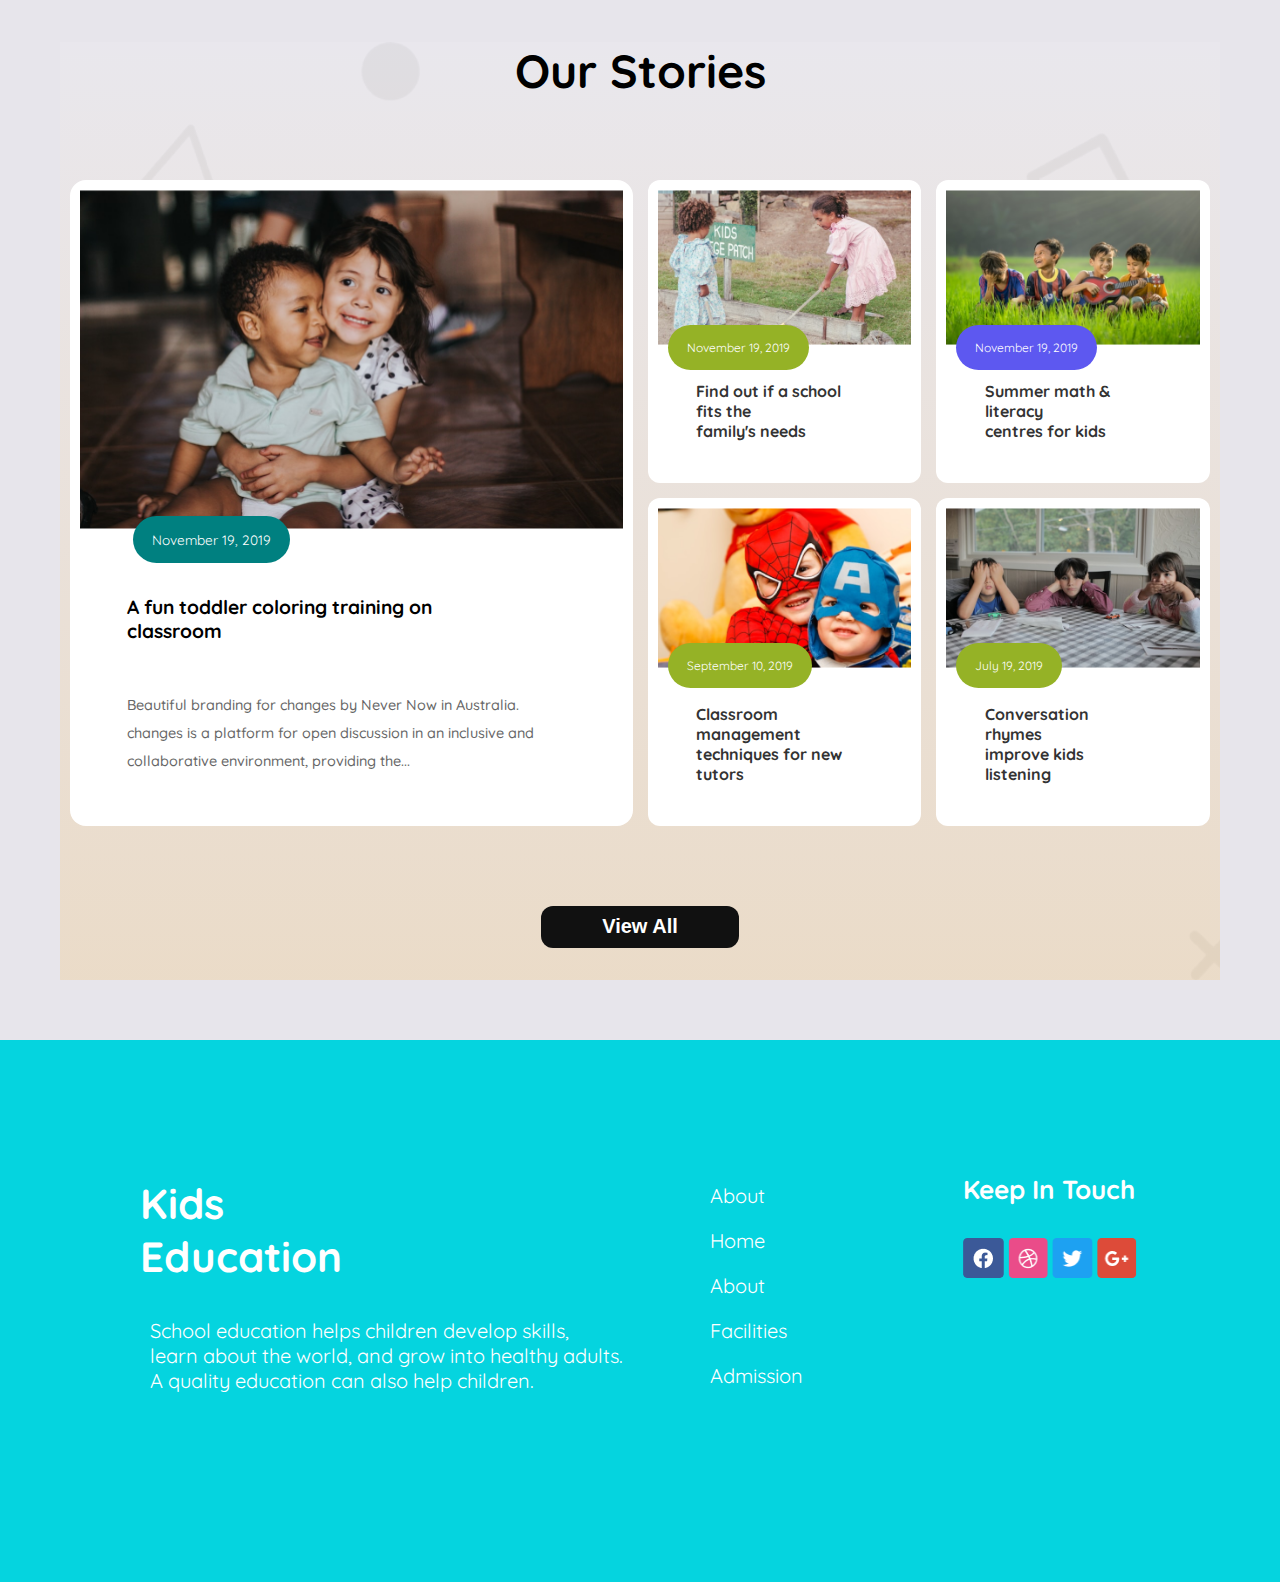
==== commit 2a43b441: "add modified" ====
--- a/index.html
+++ b/index.html
@@ -162,7 +162,7 @@
       <div class="footer-section">
         <div class="footer-div">
             <div class="kids-education">
-                <img class="group-img" src="./assets/Group 1.png" alt="">
+                <!-- <img class="group-img" src="./assets/Group 1.png" alt=""> -->
                 <span class="kids-edu">Kids <br> Education</span>
             </div>
                 <p class="footer-description">School education helps children develop skills,<br> learn about the world, and grow into healthy adults. <br> A quality education can also help children.</p>
--- a/styles/school.css
+++ b/styles/school.css
@@ -352,6 +352,7 @@
     background: #fff;
     border-radius: 12px;
     padding: 10px;
+    position: relative;
 }
 
 .story-card img {
@@ -367,10 +368,10 @@
     color: #777;
     display: block;
     margin-bottom: 5px;
-    position: relative;
+    position: absolute;
     width: max-content;
-    margin-top: -32px;
-    margin-left: 38px;
+    top: 145px;
+    left: 20px;
     color: #ffffff;
     padding: 15px 19px;
     border-radius: 47px;
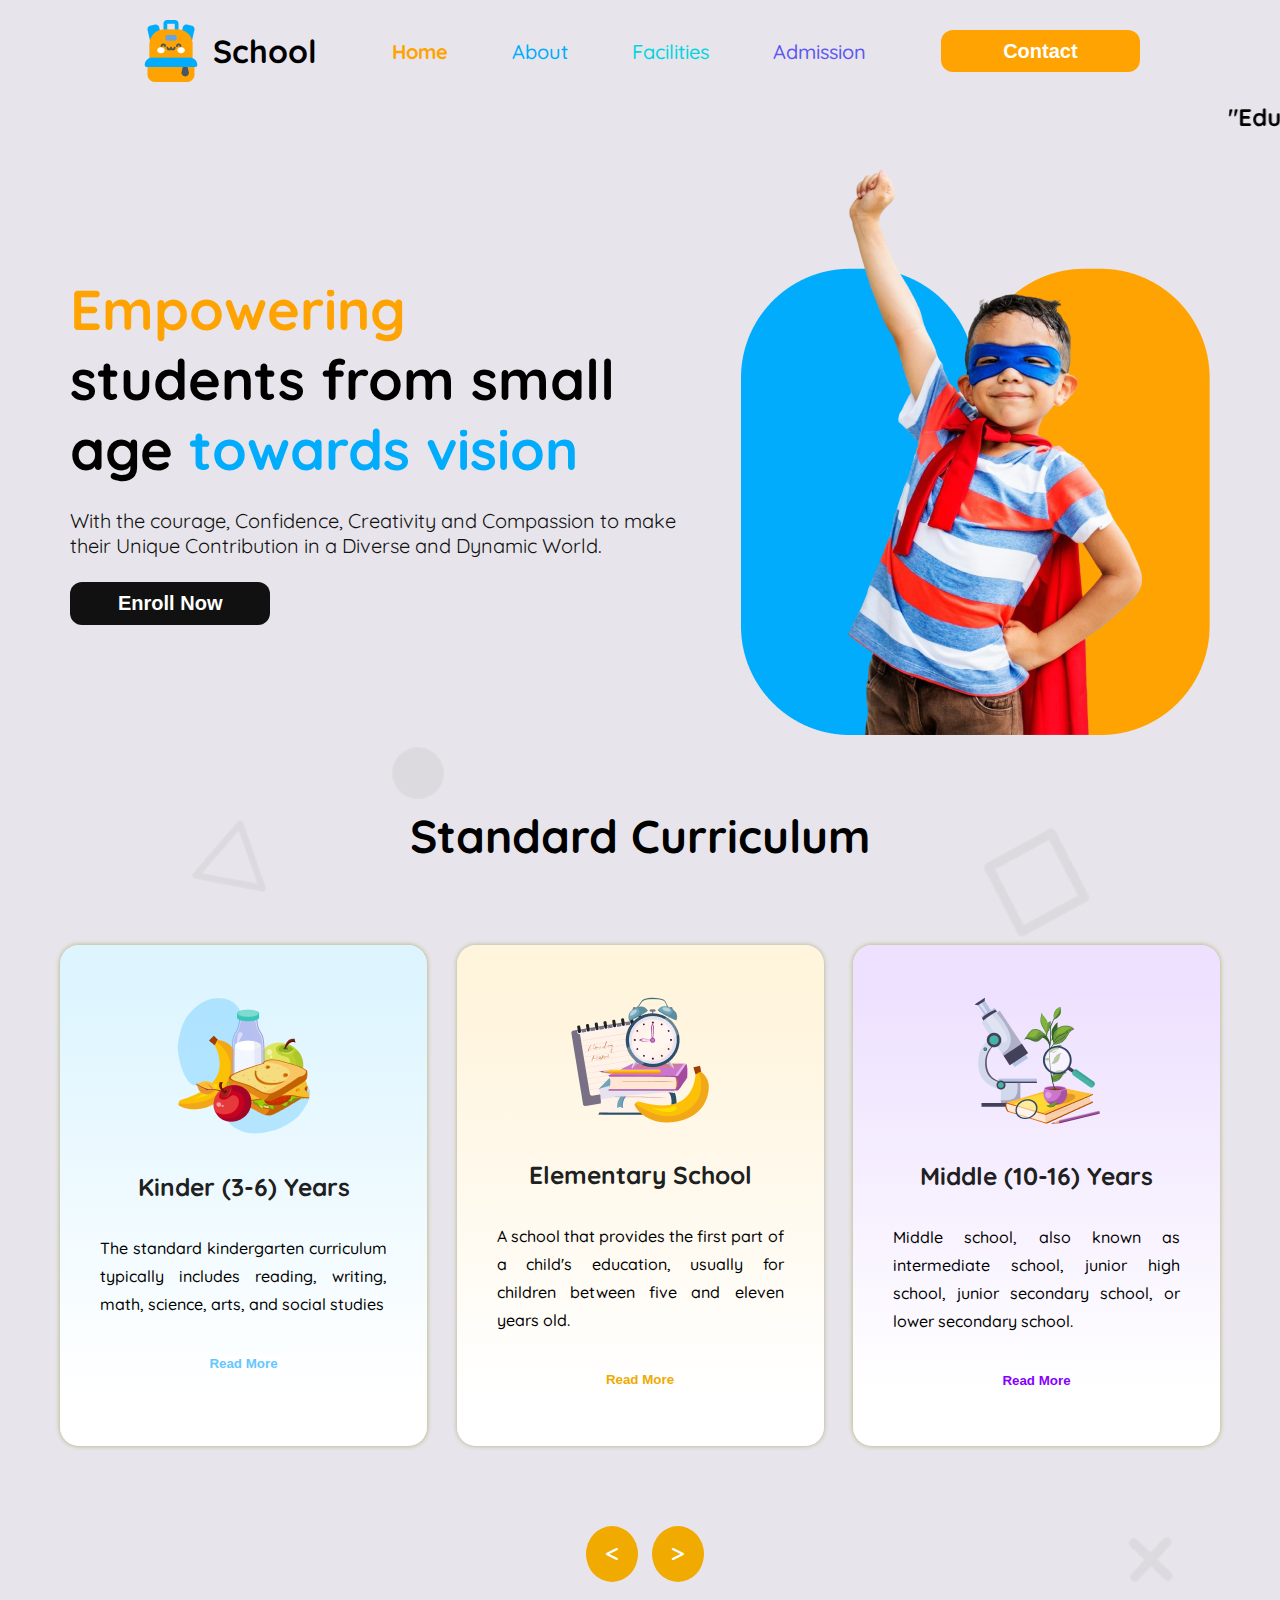
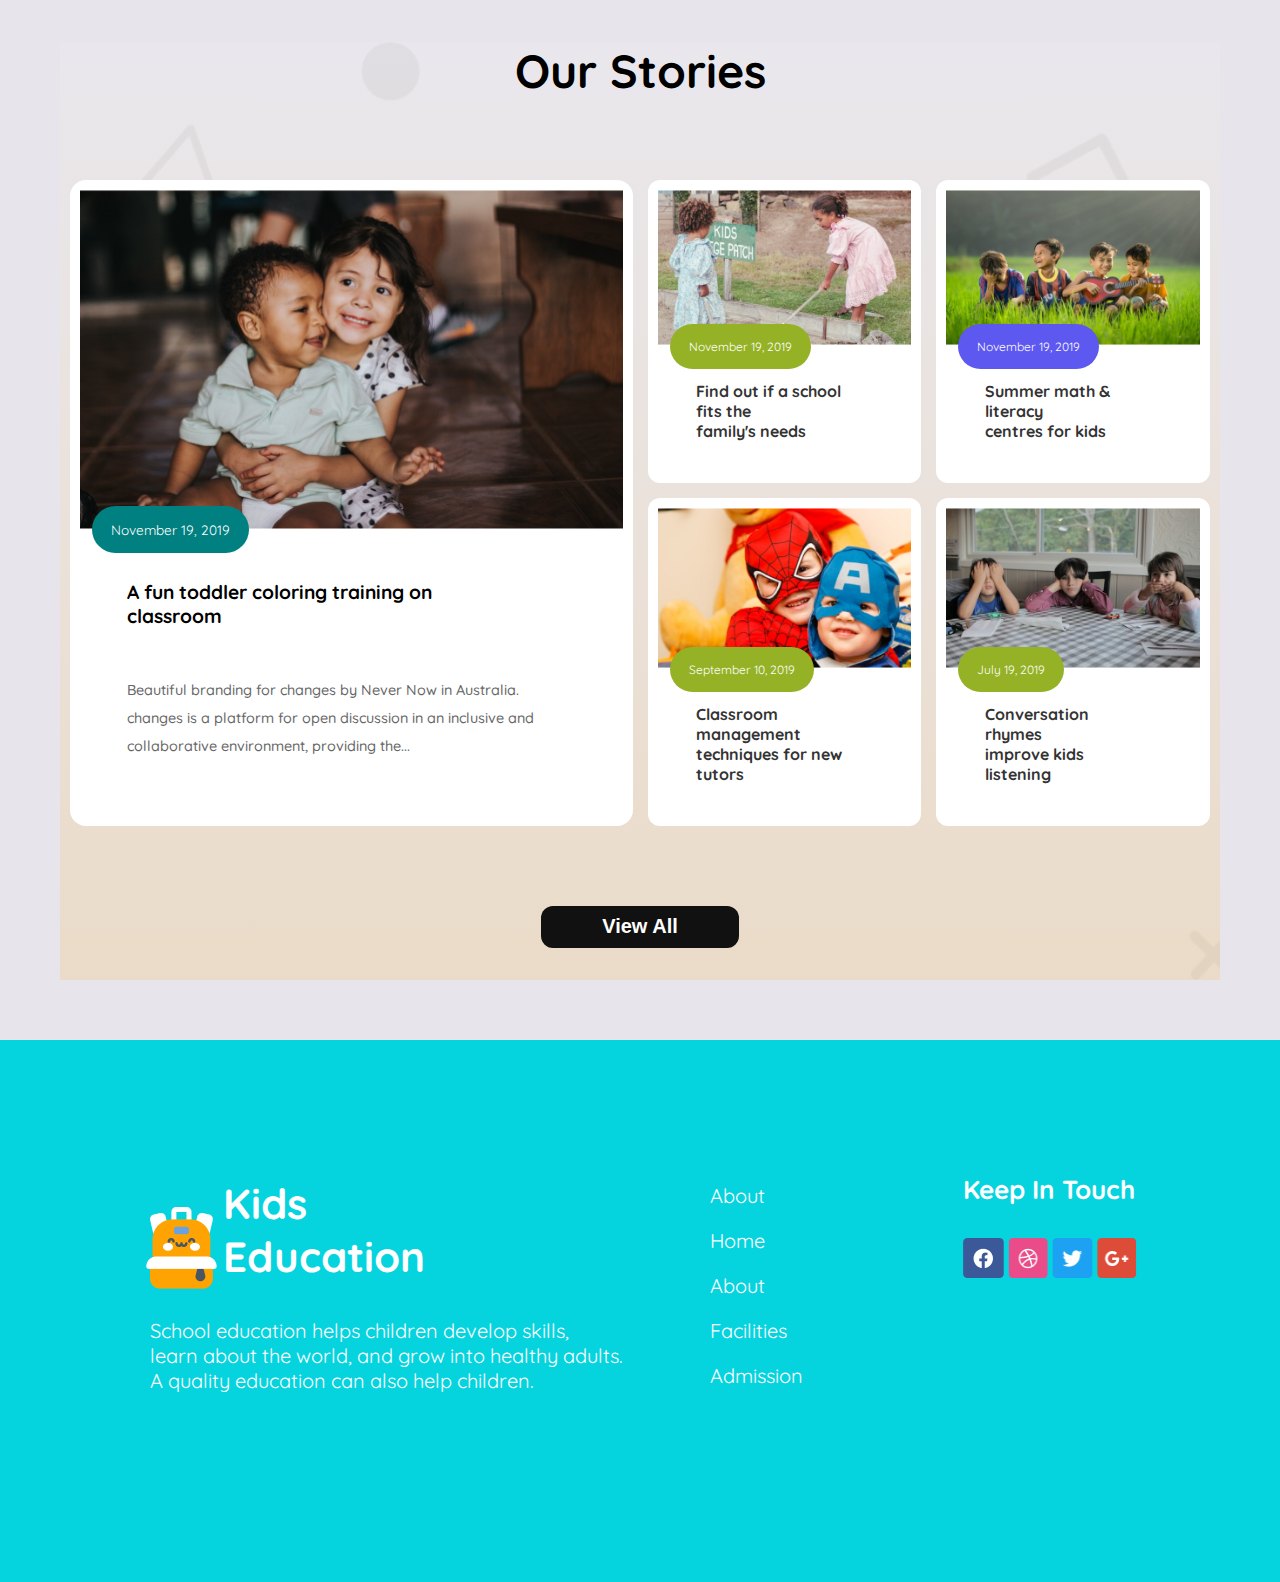
==== commit 79eff4dd: "added modified html and css" ====
--- a/index.html
+++ b/index.html
@@ -1,201 +1,258 @@
 <!DOCTYPE html>
 <html lang="en">
-<head>
-    <meta charset="UTF-8">
-    <meta name="viewport" content="width=device-width, initial-scale=1.0">
+  <head>
+    <meta charset="UTF-8" />
+    <meta name="viewport" content="width=device-width, initial-scale=1.0" />
     <title>Kids-School</title>
-    <link rel="stylesheet" href="https://cdnjs.cloudflare.com/ajax/libs/font-awesome/6.7.2/css/all.min.css"/>
-    <link rel="stylesheet" href="styles/school.css">
-</head>
-<body class="quicksand-font">
+    <link
+      rel="stylesheet"
+      href="https://cdnjs.cloudflare.com/ajax/libs/font-awesome/6.7.2/css/all.min.css"
+    />
+    <link rel="stylesheet" href="styles/school.css" />
+  </head>
+  <body class="quicksand-font">
     <header>
-        <!-- nav section starts here -->
-            <nav class="navbar">
-               <div class="logo">
-                <img src="./assets/logo.png" alt="">
-                <span class="school">School</span>
-               </div>
-
-               <ul class="links">
-                <li><a class="home" href="">Home</a></li>
-                <li><a class="about link-font" href="">About</a></li>
-                <li><a class="facilities link-font" href="">Facilities</a></li>
-                <li><a class="admission link-font" href="">Admission</a></li>
-               </ul>
-
-               <button class="primary-btn">Contact</button>
-                <div class="navbar-icon">
-                    <span><i class="fa-solid fa-bars"></i></span>
-                </div>
-            </nav>
-        <!-- nav section ends here -->
-
-
-<!-- hr & marquee tag here -->
-            <hr class="hori">
-            <marquee>
-                <h2>"Education is the most powerful weapon which you can use to change the world."
-                    – <span class="author"> Nelson Mandela</span></h2>
-            </marquee>
-
-<!-- banner section starts here -->
-            <section class="banner">
-                <div class="banner-section">
-                    <div class="banner-content">
-                        <h2 class="banner-title"><span class="organ-font">Empowering <br></span> 
-                            students from small<br>age <span class="sky-blue-font">towards vision</span> </h2>
-                            <p class="banner-description">With the courage, Confidence, Creativity and Compassion to make <br> their Unique Contribution in a Diverse and Dynamic World.</p>
-                            <button class="enroll-btn">Enroll Now</button>
-                    </div>
-                    <div class="banner-image">
-                        <img src="./assets/hero-kids.png" alt="Banner Image">
-                    </div>
-                    
-                </div>
-            </section>
-<!-- banner section ends here -->
-           
+      <!-- nav section starts here -->
+      <nav class="navbar">
+        <div class="logo">
+          <img src="./assets/logo.png" alt="" />
+          <span class="school">School</span>
+        </div>
+
+        <ul class="links">
+          <li><a class="home" href="">Home</a></li>
+          <li><a class="about link-font" href="">About</a></li>
+          <li><a class="facilities link-font" href="">Facilities</a></li>
+          <li><a class="admission link-font" href="">Admission</a></li>
+        </ul>
+
+        <button class="primary-btn">Contact</button>
+        <div class="navbar-icon">
+          <span><i class="fa-solid fa-bars"></i></span>
+        </div>
+      </nav>
+      <!-- nav section ends here -->
+
+      <!-- hr & marquee tag here -->
+      <hr class="hori" />
+      <marquee>
+        <h2>
+          "Education is the most powerful weapon which you can use to change the
+          world." – <span class="author"> Nelson Mandela</span>
+        </h2>
+      </marquee>
+
+      <!-- banner section starts here -->
+      <section class="banner">
+        <div class="banner-section">
+          <div class="banner-content">
+            <h2 class="banner-title">
+              <span class="organ-font">Empowering <br /></span> students from
+              small<br />age <span class="sky-blue-font">towards vision</span>
+            </h2>
+            <p class="banner-description">
+              With the courage, Confidence, Creativity and Compassion to make
+              <br />
+              their Unique Contribution in a Diverse and Dynamic World.
+            </p>
+            <button class="enroll-btn">Enroll Now</button>
+          </div>
+          <div class="banner-image">
+            <img src="./assets/hero-kids.png" alt="Banner Image" />
+          </div>
+        </div>
+      </section>
+      <!-- banner section ends here -->
     </header>
     <main>
-        <!-- standard-curriculum section starts here -->
+      <!-- standard-curriculum section starts here -->
       <section>
         <div class="standard-curriculum-section">
-            <h3 class="curriculum-title">Standard Curriculum</h3>
-            <div class="card-box">
-                <div class="card-1">
-                    <img class="kinder" src="./assets/kinder.png" alt="kinder">
-                    <h4 class="card-title">Kinder (3-6) Years</h4>
-                    <p class="card-description">The standard kindergarten curriculum typically includes reading, writing, math, science, arts, and social studies</p>
-
-                        <button class="kinder-card-btn">Read More</button>
-                    
-
-                </div>
-
-                <div class="card-2">
-                    <img class="kinder" src="./assets/elementary.png" alt="elementary">
-                    <h4 class="card-title">Elementary School</h4>
-                    <p class="card-description">A school that provides the first part of a child's education, usually for children between five and eleven years old.</p>
-
-                        <button class="elementary-card-btn">Read More</button>
-                    
-
-                </div>
-
-                <div class="card-3">
-                    <img class="kinder" src="./assets/middle.png" alt="middle"> 
-                    <h4 class="card-title">Middle (10-16) Years</h4>
-                    <p class="card-description">Middle school, also known as intermediate school, junior high school, junior secondary school, or lower secondary school.</p>
-
-                        <button class="middle-card-btn">Read More</button>
-                    
-
-                </div>
-            </div>
-            <div class="arrow-item">
-                <span><i class="less fa-solid fa-less-than"></i></span>
-                <span><i class="grater fa-solid fa-greater-than"></i></span>
-            </div>
-        </div>
-       
+          <h3 class="curriculum-title">Standard Curriculum</h3>
+          <div class="card-box">
+            <div class="card-1">
+              <img class="kinder" src="./assets/kinder.png" alt="kinder" />
+              <h4 class="card-title">Kinder (3-6) Years</h4>
+              <p class="card-description">
+                The standard kindergarten curriculum typically includes reading,
+                writing, math, science, arts, and social studies
+              </p>
+
+              <button class="kinder-card-btn">Read More</button>
+            </div>
+
+            <div class="card-2">
+              <img
+                class="kinder"
+                src="./assets/elementary.png"
+                alt="elementary"
+              />
+              <h4 class="card-title">Elementary School</h4>
+              <p class="card-description">
+                A school that provides the first part of a child's education,
+                usually for children between five and eleven years old.
+              </p>
+
+              <button class="elementary-card-btn">Read More</button>
+            </div>
+
+            <div class="card-3">
+              <img class="kinder" src="./assets/middle.png" alt="middle" />
+              <h4 class="card-title">Middle (10-16) Years</h4>
+              <p class="card-description">
+                Middle school, also known as intermediate school, junior high
+                school, junior secondary school, or lower secondary school.
+              </p>
+
+              <button class="middle-card-btn">Read More</button>
+            </div>
+          </div>
+          <div class="arrow-item">
+            <span><i class="less fa-solid fa-less-than"></i></span>
+            <span><i class="grater fa-solid fa-greater-than"></i></span>
+          </div>
+        </div>
       </section>
-      
-
-
-<!-- Story section starts here -->
-<section class="our-stories">
+
+      <!-- Story section starts here -->
+      <section class="our-stories">
         <h1>Our Stories</h1>
         <div class="story-container">
-           
-            <div class="large-card">
-                <img src="./assets/story-1.png" alt="A fun toddler coloring training">
-                <div class="content">
-                    <span class="date date-1">November 19, 2019</span>
-                    <h2>A fun toddler coloring training on <br> classroom</h2>
-                    <p class="story-description">Beautiful branding for changes by Never Now in Australia.
-                        changes is a platform for open discussion in an inclusive and
-                        collaborative environment, providing the...</p>
-                </div>
-            </div>
-           
-            <div class="small-cards">
-                <div class="story-card">
-                    <img src="./assets/story-2.png" alt="Find out if a school fits the  family's needs">
-                    <div class="content">
-                        <span class="date date-2">November 19, 2019</span>
-                        <h3>Find out if a school fits the <br> family's needs</h3>
-                    </div>
-                </div>
-                <div class="story-card">
-                    <img src="./assets/story-3.png" alt="Summer math & literacy centres for kids">
-                    <div class="content">
-                        <span class="date date-3">November 19, 2019</span>
-                        <h3>Summer math & literacy <br> centres for kids</h3>
-                    </div>
-                </div>
-                <div class="story-card">
-                    <img src="./assets/story-4.png" alt="Classroom management techniques">
-                    <div class="content">
-                        <span class="date date-2">September 10, 2019</span>
-                        <h3>Classroom management <br> techniques for new tutors</h3>
-                    </div>
-                </div>
-                <div class="story-card">
-                    <img src="./assets/story-5.png" alt="Conversation rhymes improve listening">
-                    <div class="content">
-                        <span class="date date-2">July 19, 2019</span>
-                        <h3>Conversation rhymes <br> improve kids listening</h3>
-                    </div>
-                </div>
-            </div>
+          <div class="large-card">
+            <div class="card-header">
+              <img
+                src="./assets/story-1.png"
+                alt="A fun toddler coloring training"
+              />
+              <span class="date date-1">November 19, 2019</span>
+            </div>
+            <div class="content">
+              <h2>
+                A fun toddler coloring training on <br />
+                classroom
+              </h2>
+              <p class="story-description">
+                Beautiful branding for changes by Never Now in Australia.
+                changes is a platform for open discussion in an inclusive and
+                collaborative environment, providing the...
+              </p>
+            </div>
+          </div>
+
+          <div class="small-cards">
+            <div class="story-card">
+              <div class="card-header">
+                <img
+                  src="./assets/story-2.png"
+                  alt="Find out if a school fits the  family's needs"
+                />
+                <span class="date date-2">November 19, 2019</span>
+              </div>
+
+              <div class="content">
+                <h3>
+                  Find out if a school fits the <br />
+                  family's needs
+                </h3>
+              </div>
+            </div>
+            <div class="story-card">
+              <div class="card-header">
+                <img
+                  src="./assets/story-3.png"
+                  alt="Summer math & literacy centres for kids"
+                />
+                <span class="date date-3">November 19, 2019</span>
+              </div>
+              <div class="content">
+                <h3>
+                  Summer math & literacy <br />
+                  centres for kids
+                </h3>
+              </div>
+            </div>
+            <div class="story-card">
+              <div class="card-header">
+                <img
+                  src="./assets/story-4.png"
+                  alt="Classroom management techniques"
+                />
+                <span class="date date-2">September 10, 2019</span>
+              </div>
+              <div class="content">
+                <h3>
+                  Classroom management <br />
+                  techniques for new tutors
+                </h3>
+              </div>
+            </div>
+            <div class="story-card">
+              <div class="card-header">
+                <img
+                  src="./assets/story-5.png"
+                  alt="Conversation rhymes improve listening"
+                />
+                <span class="date date-2">July 19, 2019</span>
+              </div>
+
+              <div class="content">
+                <h3>
+                  Conversation rhymes <br />
+                  improve kids listening
+                </h3>
+              </div>
+            </div>
+          </div>
         </div>
         <div class="btn-box">
-            <button class="view-all">View All</button>
-       </div>
-    </section>
-<!-- Story section ends here -->
-
+          <button class="view-all">View All</button>
+        </div>
+      </section>
+      <!-- Story section ends here -->
     </main>
 
-<!-- footer section stars here -->
+    <!-- footer section stars here -->
     <footer>
       <div class="footer-section">
         <div class="footer-div">
-            <div class="kids-education">
-                <!-- <img class="group-img" src="./assets/Group 1.png" alt=""> -->
-                <span class="kids-edu">Kids <br> Education</span>
-            </div>
-                <p class="footer-description">School education helps children develop skills,<br> learn about the world, and grow into healthy adults. <br> A quality education can also help children.</p>
-                
-        </div>
-        
+          <div class="kids-education">
+            <img class="group-img" src="./assets/Group 1.png" alt="">
+            <span class="kids-edu"
+              >Kids <br />
+              Education</span
+            >
+          </div>
+          <p class="footer-description">
+            School education helps children develop skills,<br />
+            learn about the world, and grow into healthy adults. <br />
+            A quality education can also help children.
+          </p>
+        </div>
+
         <div class="about-schools">
-            <div class="school-footer">
-                <div class="about-school">
-                    <ul class="link">
-                        <li><a class="footer-about" href="">About</a></li>
-                        <li><a href="">Home</a></li>
-                        <li><a href="">About</a></li>
-                        <li><a href="">Facilities</a></li>
-                        <li><a href="">Admission</a></li>
-                    </ul>
-                </div>
-                <div class="keep-in-touch">
-                    <h3 class="keep-title">Keep In Touch</h3>
-                    <div class="icons">
-                        <img src="./assets/fb.png" alt="">
-                        <img src="./assets/dribble.png" alt="">
-                        <img src="./assets/twitter.png" alt="">
-                        <img src="./assets/google+.png" alt="">
-                    </div>
-            </div>
-            </div>
-            
-       
+          <div class="school-footer">
+            <div class="about-school">
+              <ul class="link">
+                <li><a class="footer-about" href="">About</a></li>
+                <li><a href="">Home</a></li>
+                <li><a href="">About</a></li>
+                <li><a href="">Facilities</a></li>
+                <li><a href="">Admission</a></li>
+              </ul>
+            </div>
+            <div class="keep-in-touch">
+              <h3 class="keep-title">Keep In Touch</h3>
+              <div class="icons">
+                <img src="./assets/fb.png" alt="" />
+                <img src="./assets/dribble.png" alt="" />
+                <img src="./assets/twitter.png" alt="" />
+                <img src="./assets/google+.png" alt="" />
+              </div>
+            </div>
+          </div>
         </div>
       </div>
     </footer>
-<!-- footer section ends here -->
-
-</body>
+    <!-- footer section ends here -->
+  </body>
 </html>--- a/styles/school.css
+++ b/styles/school.css
@@ -1,576 +1,578 @@
-@import url('https://fonts.googleapis.com/css2?family=Quicksand:wght@300..700&display=swap');
+@import url("https://fonts.googleapis.com/css2?family=Quicksand:wght@300..700&display=swap");
 .quicksand-font {
   font-family: "Quicksand", serif;
   font-optical-sizing: auto;
   font-weight: normal;
   font-style: normal;
 }
-*{
-    margin: 0;
-    padding: 0;
-    text-decoration: none;
-    box-sizing: border-box;
-}
-:root{
-    --Organ-color:#FEA301;
-    --Black-color:#111111;
-    --Sky-blue-color:#01ACFD
-}
-body{
-    max-width: 1440px;
-    margin: 0 auto;
-    background-color: rgb(231, 229, 235);
-}
-
-.primary-btn{
-    padding: 0.6rem 3.9rem;
-    border-radius: 0.75rem;
-    border: none;
-    background-color: var(--Organ-color);
-    color: #ffffff;
-    font-weight: 600;
-    font-size: 1.25rem;
-    transition: ease-in 0.3s;
-}
-.primary-btn:hover{
-    background-color: rgb(107, 75, 16);
-}
-
-.school{
-    font-size: 2rem;
-    font-weight: 700;
-    margin-left: 0.7rem;
-}
-.home{
-    color: var(--Organ-color);
-    font-size: 1.25rem;
-    font-weight: 700;
-}
-.link-font{
-    font-size: 1.25rem;
-    font-weight: 500;
-}
-.about{
-color: var(--Sky-blue-color);
-}
-.facilities{
-color: #05D4DF;
-}
-.admission{
-    color: #5D58EF;
+* {
+  margin: 0;
+  padding: 0;
+  text-decoration: none;
+  box-sizing: border-box;
+}
+:root {
+  --Organ-color: #fea301;
+  --Black-color: #111111;
+  --Sky-blue-color: #01acfd;
+}
+body {
+  max-width: 1440px;
+  margin: 0 auto;
+  background-color: rgb(231, 229, 235);
+}
+
+.primary-btn {
+  padding: 0.6rem 3.9rem;
+  border-radius: 0.75rem;
+  border: none;
+  background-color: var(--Organ-color);
+  color: #ffffff;
+  font-weight: 600;
+  font-size: 1.25rem;
+  transition: ease-in 0.3s;
+}
+.primary-btn:hover {
+  background-color: rgb(107, 75, 16);
+}
+
+.school {
+  font-size: 2rem;
+  font-weight: 700;
+  margin-left: 0.7rem;
+}
+.home {
+  color: var(--Organ-color);
+  font-size: 1.25rem;
+  font-weight: 700;
+}
+.link-font {
+  font-size: 1.25rem;
+  font-weight: 500;
+}
+.about {
+  color: var(--Sky-blue-color);
+}
+.facilities {
+  color: #05d4df;
+}
+.admission {
+  color: #5d58ef;
 }
 
 /* nav style starts here */
-nav{
-    max-width: 1160px;
-    margin: 0 auto;
-}
-.navbar{
-    display: flex;
-    justify-content: space-between;
-    align-items: center;
-    margin: 1.25rem 8.75rem;
-}
-.links li{
-    list-style: none;
-    margin: 0 32px;
-    
-}
-.logo{
-    display: flex;
-    align-items: center;
-}
-.links{
-    display: flex;
-    align-items: center;
-}
-
-.navbar-icon{
-    display: none;
-}
-.author{
-    color: rgb(228, 165, 16);
-}
-
-.hori{
-    display: none;
-    border-color: #df7605;
+nav {
+  max-width: 1160px;
+  margin: 0 auto;
+}
+.navbar {
+  display: flex;
+  justify-content: space-between;
+  align-items: center;
+  margin: 1.25rem 8.75rem;
+}
+.links li {
+  list-style: none;
+  margin: 0 32px;
+}
+.logo {
+  display: flex;
+  align-items: center;
+}
+.links {
+  display: flex;
+  align-items: center;
+}
+
+.navbar-icon {
+  display: none;
+}
+.author {
+  color: rgb(228, 165, 16);
+}
+
+.hori {
+  display: none;
+  border-color: #df7605;
 }
 /* nav style ends here */
 
 /* banner-section style starts here */
-.banner{
-    max-width: 1140px;
-    margin: 0 auto;
-}
-.banner-section{
-    display: flex;
-    justify-content: space-between;
-    align-items: center;
-    gap: 3.1rem;
-    margin-top: 1rem;
-
-}
-.organ-font{
-    color: var(--Organ-color);
-}
-.sky-blue-font{
-    color: var(--Sky-blue-color);
-}
-.banner-content{
-    margin:122px 0 ;
-}
-.banner-title{
-    font-size: 3.5rem;
-    font-weight: 700;
-}
-.banner-description{
-    font-size: 1.25rem;
-    color: var(--Black-color);
-    margin: 1.5rem 0;
-}
-.enroll-btn{
-    padding: .62rem 3rem;
-    background-color: var(--Black-color);
-    font-size: 1.25rem;
-    font-weight: 700;
-    color: #ffffff;
-    border-radius: 12px;
-    border: none;
-    transition: ease-in 0.3s;
-
-}
-.enroll-btn:hover{
-    background-color: #582b2b;
-}
-.banner-image img{
-    width: 100%;
+.banner {
+  max-width: 1140px;
+  margin: 0 auto;
+}
+.banner-section {
+  display: flex;
+  justify-content: space-between;
+  align-items: center;
+  gap: 3.1rem;
+  margin-top: 1rem;
+}
+.organ-font {
+  color: var(--Organ-color);
+}
+.sky-blue-font {
+  color: var(--Sky-blue-color);
+}
+.banner-content {
+  margin: 122px 0;
+}
+.banner-title {
+  font-size: 3.5rem;
+  font-weight: 700;
+}
+.banner-description {
+  font-size: 1.25rem;
+  color: var(--Black-color);
+  margin: 1.5rem 0;
+}
+.enroll-btn {
+  padding: 0.62rem 3rem;
+  background-color: var(--Black-color);
+  font-size: 1.25rem;
+  font-weight: 700;
+  color: #ffffff;
+  border-radius: 12px;
+  border: none;
+  transition: ease-in 0.3s;
+}
+.enroll-btn:hover {
+  background-color: #582b2b;
+}
+.banner-image img {
+  width: 100%;
 }
 
 /* banner-section style ends here */
 /* main section style here */
-main{
-    max-width: 1160px;
-    margin: 0 auto;
-}
-
-.standard-curriculum-section{
-    background-image: url(../assets/bg.png);
-    background-repeat: no-repeat;
-    background-position: center;
-    background-size: cover;
-   
-}
-.curriculum-title{
-    text-align: center;
-    padding-top: 60px;
-    margin-bottom: 80px;
-    font-weight: 700;
-    font-size: 46px;
-}
-.card-box{
-    display: flex;
-    justify-content: space-between;
-    gap: 28px;
-    margin: 80px 0;
-    box-sizing: 0 0 28px rgba(0, 0, 0, 0.05);
-    
-}
-
-.card-1{
-    max-width: 367px;
-    text-align: center;
-    border-radius: 19px;
-    box-shadow: 0 0 5px rgb(172, 172, 114);
-    background:linear-gradient(to top, rgba(255, 255, 255, 1) 10%, rgba(222, 245, 255, 1) 90%)
-
-}
-.card-2{
-    max-width: 367px;
-    text-align: center;
-    border-radius: 19px;
-    box-shadow: 0 0 5px rgb(177, 177, 136);
-    background:linear-gradient(to top, rgba(255, 255, 255, 1)10%, rgba(255, 244, 220, 1) 90%)
-
-}
-.card-3{
-    max-width: 367px;
-    text-align: center;
-    border-radius: 19px;
-    box-shadow: 0 0 5px rgb(174, 174, 111);
-    background:linear-gradient(to top, rgba(255, 255, 255, 1)10%, rgba(238, 225, 255, 1) 90%)
-
-
-}
-.kinder{
-    margin-top: 52px;
-}
-.kinder-card-btn{
-    margin-top: 38px;
-    margin-bottom: 58px;
-    color: #64C8FF;
-    font-weight: 700;
-    border: none;
-    background-color: #ffffff;
-}
-.elementary-card-btn{
-    margin-top: 38px;
-    margin-bottom: 58px;
-    color: #F0AA00;
-    font-weight: 700;
-    border: none;
-    background-color: #ffffff;
-
-}
-.middle-card-btn{
-    margin-top: 38px;
-    margin-bottom: 58px;
-    color: #8700FF;
-    font-weight: 700;
-    border: none;
-    background-color: #ffffff;
-
-}
-.card-title{
-    margin: 32px 0;
-    font-size: 24.52px;
-    font-weight: 700;
-    color: #202020;
-}
-.card-description{
-    font-weight: 500;
-    line-height: 28px;
-    padding: 0 40px;
-    text-align:justify;
-
-
-}
-.arrow-item{
-    text-align: center;
-    margin-top: 80px;
-    margin-bottom: 60px;
-}
-.less{
-    margin-left:10px ;
-    background-color: #F0AA00;
-    padding: 20px;
-    border-radius: 50%;
-    color: #ffffff;
-}
-.grater{
-    margin-left:10px ;
-    background-color: #F0AA00;
-    padding: 20px;
-    border-radius: 50%;
-    color: #ffffff;
-
+main {
+  max-width: 1160px;
+  margin: 0 auto;
+}
+
+.standard-curriculum-section {
+  background-image: url(../assets/bg.png);
+  background-repeat: no-repeat;
+  background-position: center;
+  background-size: cover;
+}
+.curriculum-title {
+  text-align: center;
+  padding-top: 60px;
+  margin-bottom: 80px;
+  font-weight: 700;
+  font-size: 46px;
+}
+.card-box {
+  display: flex;
+  justify-content: space-between;
+  gap: 28px;
+  margin: 80px 0;
+  box-sizing: 0 0 28px rgba(0, 0, 0, 0.05);
+}
+
+.card-1 {
+  max-width: 367px;
+  text-align: center;
+  border-radius: 19px;
+  box-shadow: 0 0 5px rgb(172, 172, 114);
+  background: linear-gradient(
+    to top,
+    rgba(255, 255, 255, 1) 10%,
+    rgba(222, 245, 255, 1) 90%
+  );
+}
+.card-2 {
+  max-width: 367px;
+  text-align: center;
+  border-radius: 19px;
+  box-shadow: 0 0 5px rgb(177, 177, 136);
+  background: linear-gradient(
+    to top,
+    rgba(255, 255, 255, 1) 10%,
+    rgba(255, 244, 220, 1) 90%
+  );
+}
+.card-3 {
+  max-width: 367px;
+  text-align: center;
+  border-radius: 19px;
+  box-shadow: 0 0 5px rgb(174, 174, 111);
+  background: linear-gradient(
+    to top,
+    rgba(255, 255, 255, 1) 10%,
+    rgba(238, 225, 255, 1) 90%
+  );
+}
+.kinder {
+  margin-top: 52px;
+}
+.kinder-card-btn {
+  margin-top: 38px;
+  margin-bottom: 58px;
+  color: #64c8ff;
+  font-weight: 700;
+  border: none;
+  background-color: #ffffff;
+}
+.elementary-card-btn {
+  margin-top: 38px;
+  margin-bottom: 58px;
+  color: #f0aa00;
+  font-weight: 700;
+  border: none;
+  background-color: #ffffff;
+}
+.middle-card-btn {
+  margin-top: 38px;
+  margin-bottom: 58px;
+  color: #8700ff;
+  font-weight: 700;
+  border: none;
+  background-color: #ffffff;
+}
+.card-title {
+  margin: 32px 0;
+  font-size: 24.52px;
+  font-weight: 700;
+  color: #202020;
+}
+.card-description {
+  font-weight: 500;
+  line-height: 28px;
+  padding: 0 40px;
+  text-align: justify;
+}
+.arrow-item {
+  text-align: center;
+  margin-top: 80px;
+  margin-bottom: 60px;
+}
+.less {
+  margin-left: 10px;
+  background-color: #f0aa00;
+  padding: 20px;
+  border-radius: 50%;
+  color: #ffffff;
+}
+.grater {
+  margin-left: 10px;
+  background-color: #f0aa00;
+  padding: 20px;
+  border-radius: 50%;
+  color: #ffffff;
 }
 /* story section start here*/
 
 .our-stories {
-    max-width: 100%;
-    max-height: 100%;
-    background: 
-        linear-gradient(to top,rgba(246, 187, 84, 0.23),rgba(255, 255, 255, 0.093) ),
-        url('../assets/bg.png'); 
-    background-size: cover; 
-    background-position: center; 
-    background-repeat: no-repeat; 
-    
+  max-width: 100%;
+  max-height: 100%;
+  background: linear-gradient(to top,
+      rgba(246, 187, 84, 0.23),
+      rgba(255, 255, 255, 0.093)
+    ),
+    url("../assets/bg.png");
+  background-size: cover;
+  background-position: center;
+  background-repeat: no-repeat;
 }
 
 h1 {
-    font-size: 2.9rem;
-    color: #000000;
-    font-weight: 700;
-    text-align: center;
-    margin-bottom: 5rem;
+  font-size: 2.9rem;
+  color: #000000;
+  font-weight: 700;
+  text-align: center;
+  margin-bottom: 5rem;
 }
 
 .story-container {
-    display: grid;
-    grid-template-columns:repeat(2,1fr);
-    gap: 15px;
-    max-width: 1140px;
-    margin: 0 auto;
+  display: grid;
+  grid-template-columns: repeat(2, 1fr);
+  gap: 15px;
+  max-width: 1140px;
+  margin: 0 auto;
 }
 
 .large-card {
-    background: #fff;
-    border-radius: 16px;
-    padding: 10px;
+  background: #fff;
+  border-radius: 16px;
+  padding: 10px;
 }
 
 .large-card img {
-    width: 100%; 
+  width: 100%;
 }
 
 .large-card .content {
-    padding: 15px;
-    text-align: left;
+  padding: 15px;
+  text-align: left;
 }
 
 .large-card .date {
-    font-size: 0.85rem;
-    color: #777;
-    display: block;
-    background-color: teal;
+  font-size: 0.85rem;
+  color: #777;
+  display: block;
+  background-color: teal;
+  width: max-content;
+  color: #ffffff;
+  padding: 15px 19px;
+  border-radius: 47px;
+}
+
+.large-card h2 {
+  font-size: 1.2rem;
+  margin: 2rem 0 10px;
+  font-weight: 700;
+  padding: 0 2rem;
+}
+
+.large-card .story-description {
+  font-size: 0.9rem;
+  color: #666666;
+  line-height: 28px;
+  font-weight: 500;
+  margin-top: 3rem;
+  padding: 0 2rem;
+}
+.small-cards {
+  display: grid;
+  grid-template-columns: repeat(2, 1fr);
+  gap: 15px;
+}
+
+.story-card {
+  background: #fff;
+  border-radius: 12px;
+  padding: 10px;
+  position: relative;
+}
+
+.story-card img {
+  width: 100%;
+}
+
+.story-card .content {
+  text-align: left;
+}
+
+.card-header {
     position: relative;
-    width: max-content;
-    margin-top: -32px;
-    margin-left: 38px;
-    color: #ffffff;
-    padding: 15px 19px;
-    border-radius: 47px;
-   }
-
-.large-card h2 {
-
-    font-size: 1.2rem;
-    margin: 2rem 0 10px;
-    font-weight: 700;
-    padding: 0 2rem;
-}
-
-.large-card .story-description{
-    font-size: 0.9rem;
-    color: #666666;
-    line-height: 28px;
-    font-weight: 500;
-    margin-top: 3rem;
-    padding: 0 2rem;
-
-}
-.small-cards {
-    display: grid;
-    grid-template-columns: repeat(2, 1fr);
-    gap: 15px;
-
-}
-
-.story-card {
-    background: #fff;
-    border-radius: 12px;
-    padding: 10px;
-    position: relative;
-}
-
-.story-card img {
-    width: 100%; 
-}
-
-.story-card .content {
- text-align: left;
-}
+  }
+  
+  .card-header span {
+    position: absolute;
+    bottom: -20px;
+    left: 12px;
+  }
+  
 
 .story-card .date {
-    font-size: 0.75rem;
-    color: #777;
-    display: block;
-    margin-bottom: 5px;
-    position: absolute;
-    width: max-content;
-    top: 145px;
-    left: 20px;
-    color: #ffffff;
-    padding: 15px 19px;
-    border-radius: 47px;
-}
-.date-1{
-    background-color: #3CD8E8;
-}
-.date-2{
- background-color: #95B226;
-}
-.date-3{
-    background-color: #5D58F0;
+  font-size: 0.75rem;
+  color: #777;
+  display: block;
+  width: max-content;
+  color: #ffffff;
+  padding: 15px 19px;
+  border-radius: 47px;
+}
+
+.date-1 {
+  background-color: #3cd8e8;
+}
+.date-2 {
+  background-color: #95b226;
+}
+.date-3 {
+  background-color: #5d58f0;
 }
 
 .story-card h3 {
-    font-size: 1rem;
-    margin: 0;
-    color: #333;
-    margin-top:2rem;
-    margin-bottom:2rem ;
-    margin-right:3.5rem;
-    margin-left: 2.4rem;
-}
-
-
-.btn-box{
-    text-align: center;
-    margin: 80px 0px 60px;
-    
+  font-size: 1rem;
+  margin: 0;
+  color: #333;
+  margin-top: 2rem;
+  margin-bottom: 2rem;
+  margin-right: 3.5rem;
+  margin-left: 2.4rem;
+}
+
+.btn-box {
+  text-align: center;
+  margin: 80px 0px 60px;
 }
 .view-all {
-    text-align: center;
-    font-size: 1.25rem;
-    font-weight: 700;
-    color: #ffffff;
-    background-color: #111111;
-    border: none;
-    border-radius: 12px;
-    padding: .6rem 3.8rem;
-    cursor: pointer;
-    margin-bottom: 2rem;
-   
+  text-align: center;
+  font-size: 1.25rem;
+  font-weight: 700;
+  color: #ffffff;
+  background-color: #111111;
+  border: none;
+  border-radius: 12px;
+  padding: 0.6rem 3.8rem;
+  cursor: pointer;
+  margin-bottom: 2rem;
 }
 
 .view-all:hover {
-    background-color: #555;
+  background-color: #555;
 }
 
 /* footer section here */
 
-.footer-section{
-    max-width: 1440px;
-    margin: 0 auto;
-    display: grid;
-    grid-template-columns: repeat(2,1fr);
-    align-items: center;
-    background-color: #05D4DF;
-    padding-top: 123px;
-    padding-bottom: 174px;
-    padding-left: 140px;
-    margin-top: 0;
-}
-.kids-education{
-  display: flex;
+.footer-section {
+  max-width: 1440px;
+  margin: 0 auto;
+  display: grid;
+  grid-template-columns: repeat(2, 1fr);
   align-items: center;
-}
-.school-footer{
- display: flex;
-}
-.keep-in-touch{
-    margin-left: 160px;
-}
-.link li{
-    list-style: none;
-    margin-left: 20px;
-    margin: 20px 0;
-   
-}
-.link li a{
-    font-size: 20px;
-    color: #ffffff;
-}
-.link li.footer-about{
-    font-size: 24px;
-    color: #761919;
-    margin-bottom: 32px;
-}
-.group-img{
-    max-width: 83px;
-    max-height: 82px;
-}
-.kids-edu{
-    font-size: 42px;
-    font-weight: 700;
-    color: #ffffff;
-    margin-bottom: 35px;
-}
-.footer-description{
-    font-size: 20px;
-    color: #ffffff;
-    margin-left: 10px;
-}
-.keep-title{
-    font-size: 26px;
-    font-weight: 700;
-    color: #ffffff;
-    margin-top: 10px;
-    margin-bottom: 32px;
-}
-.icons img{
-    border-radius: 4px;
-    width: 40.61px;
-    height: 40px;
-}
+  background-color: #05d4df;
+  padding-top: 123px;
+  padding-bottom: 174px;
+  padding-left: 140px;
+  margin-top: 0;
+}
+.kids-education {
+  display: flex;
+  align-items: center;
+}
+.school-footer {
+  display: flex;
+}
+.keep-in-touch {
+  margin-left: 160px;
+}
+.link li {
+  list-style: none;
+  margin-left: 20px;
+  margin: 20px 0;
+}
+.link li a {
+  font-size: 20px;
+  color: #ffffff;
+}
+.link li.footer-about {
+  font-size: 24px;
+  color: #761919;
+  margin-bottom: 32px;
+}
+.group-img {
+  max-width: 83px;
+  max-height: 82px;
+}
+.kids-edu {
+  font-size: 42px;
+  font-weight: 700;
+  color: #ffffff;
+  margin-bottom: 35px;
+}
+.footer-description {
+  font-size: 20px;
+  color: #ffffff;
+  margin-left: 10px;
+}
+.keep-title {
+  font-size: 26px;
+  font-weight: 700;
+  color: #ffffff;
+  margin-top: 10px;
+  margin-bottom: 32px;
+}
+.icons img {
+  border-radius: 4px;
+  width: 40.61px;
+  height: 40px;
+}
+
 
 /* Media query  */
 @media screen and (max-width: 576px) {
-    
-    .school{
-        display: none;
-    }
-    .navbar{
-     margin: 1.25rem 1rem;
-    }
-    .primary-btn{
-        display: none;
-    }
-    .links li{
-        display: none;
-    }
-    .navbar-icon{
-      display: block;
-    }
-    .hori{
-        display: block;
-    }
-    .banner-section{
-        flex-direction: column-reverse;
-        text-align: center;
-     }
-     .banner-title{
-        font-size: 2rem;
-     }
-     .banner-description{
-        font-size: .9rem;
-     }
-    .banner-content{
-        margin:20px 0 ;
-    }
-    .banner-image{
-        margin: 0 10px;
-    }
-    .card-box{
-        flex-direction: column;
-        gap: 20px;
-        margin:20px;
-       }
-    .arrow-item{
-        display: none;
-    } 
-  
-    .story-container {
-        grid-template-columns: 1fr;
-    }
-    .large-card{
-        display: none;
-    }
-    .small-cards {
-        grid-template-columns:repeat(2,1fr);
-        padding: 10px;
-    }
-
-   
-    .story-card .date{
-        margin-left: 20px;
-    }
-    .story-card h3 {
-     margin: 2rem 1rem 2rem 1rem;
-    }
-
-    .footer-section{
-     grid-template-columns: 1fr;
-    }
-    .school-footer{
-        flex-direction: column;
-        margin-left: 10px;
-    }
-    
-  .link li{
+  .date {
+    padding: 8px !important;
+  }
+
+  .card-header span {
+    position: absolute;
+    bottom: -10px;
+    left: 12px;
+  }
+
+  .school {
+    display: none;
+  }
+  .navbar {
+    margin: 1.25rem 1rem;
+  }
+  .primary-btn {
+    display: none;
+  }
+  .links li {
+    display: none;
+  }
+  .navbar-icon {
+    display: block;
+  }
+  .hori {
+    display: block;
+  }
+  .banner-section {
+    flex-direction: column-reverse;
+    text-align: center;
+  }
+  .banner-title {
+    font-size: 2rem;
+  }
+  .banner-description {
+    font-size: 0.9rem;
+  }
+  .banner-content {
+    margin: 20px 0;
+  }
+  .banner-image {
+    margin: 0 10px;
+  }
+  .card-box {
+    flex-direction: column;
+    gap: 20px;
+    margin: 20px;
+  }
+  .arrow-item {
+    display: none;
+  }
+
+  .story-container {
+    grid-template-columns: 1fr;
+  }
+  .large-card {
+    display: none;
+  }
+  .small-cards {
+    grid-template-columns: repeat(2, 1fr);
+    padding: 10px;
+  }
+
+  .story-card h3 {
+    margin: 2rem 1rem 2rem 1rem;
+  }
+
+  .footer-section {
+    grid-template-columns: 1fr;
+  }
+  .school-footer {
+    flex-direction: column;
+    margin-left: 10px;
+  }
+
+  .link li {
     list-style: none;
     margin-left: 0px;
     margin: 20px 0;
-   }
- .keep-in-touch{
+  }
+  .keep-in-touch {
     margin-left: 10px;
- } 
-
-.footer-section{
+  }
+
+  .footer-section {
     padding: 10px;
-}
-
+  }
 }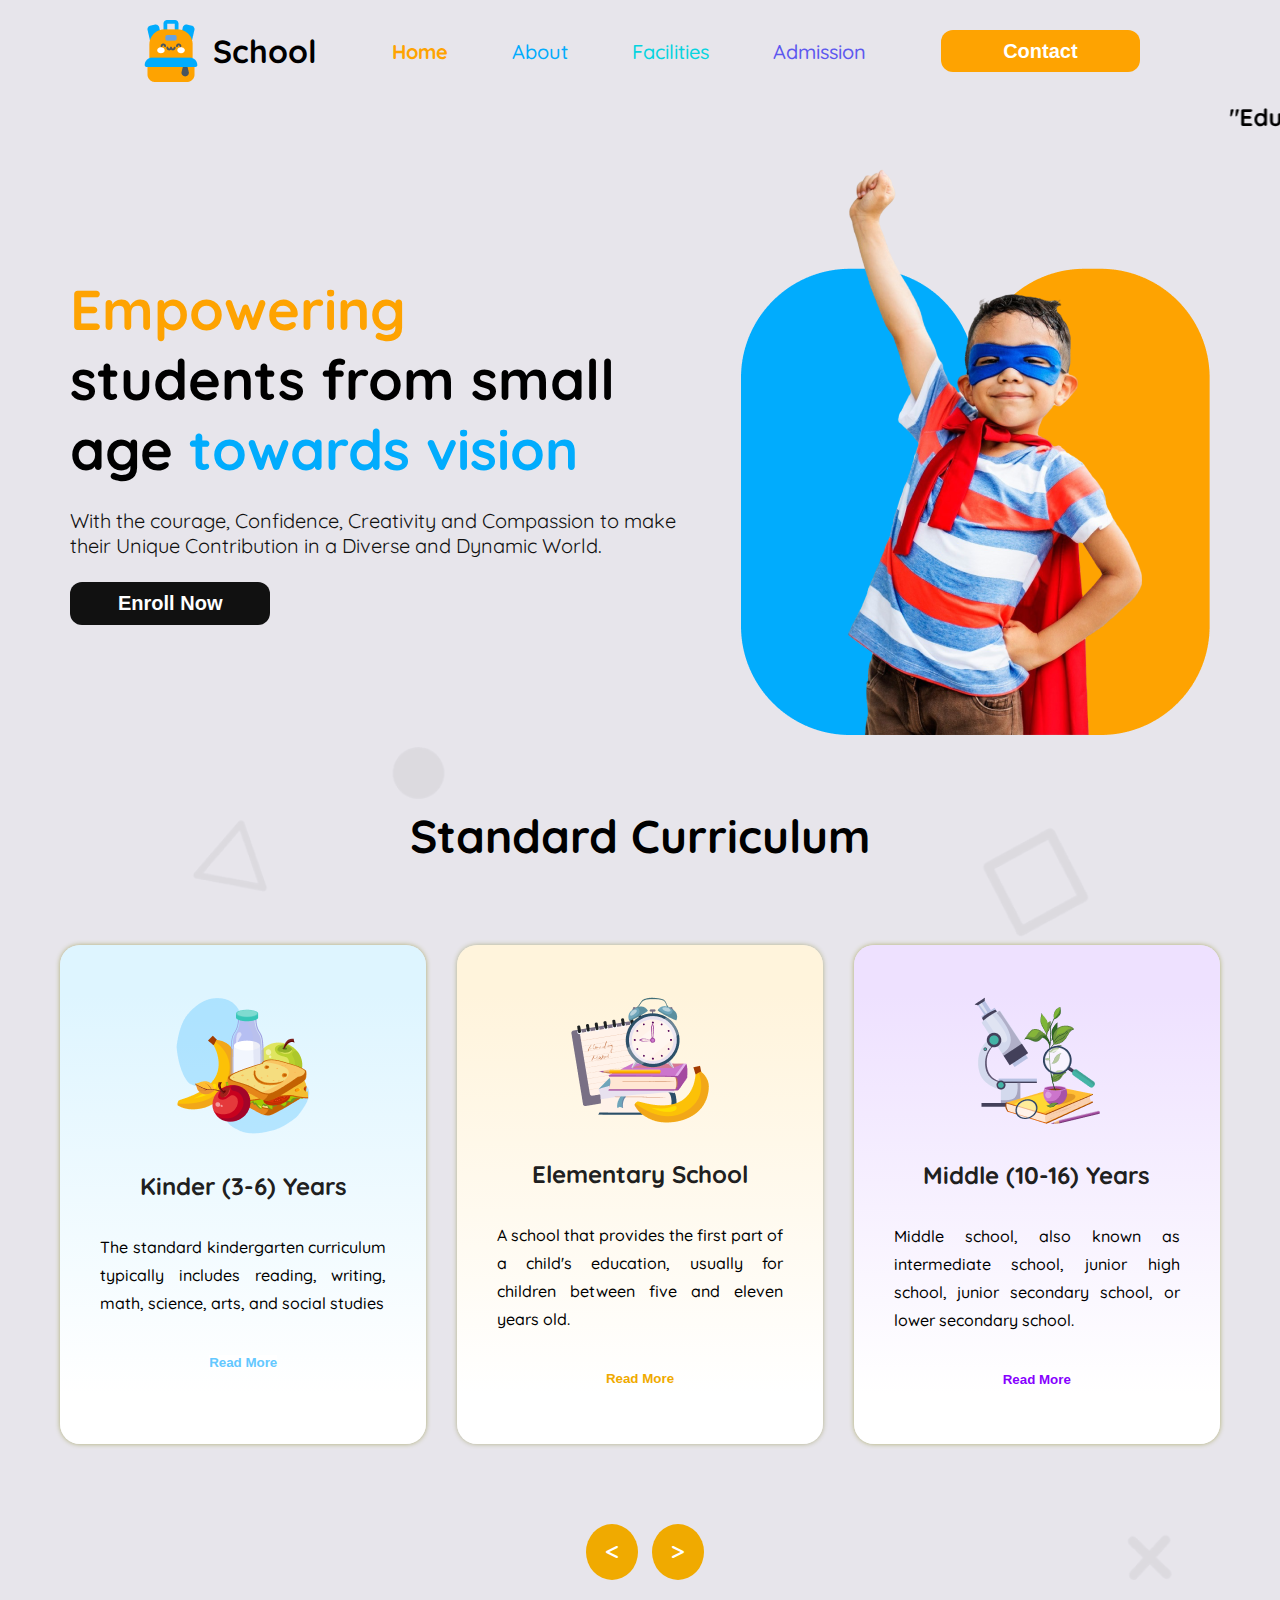
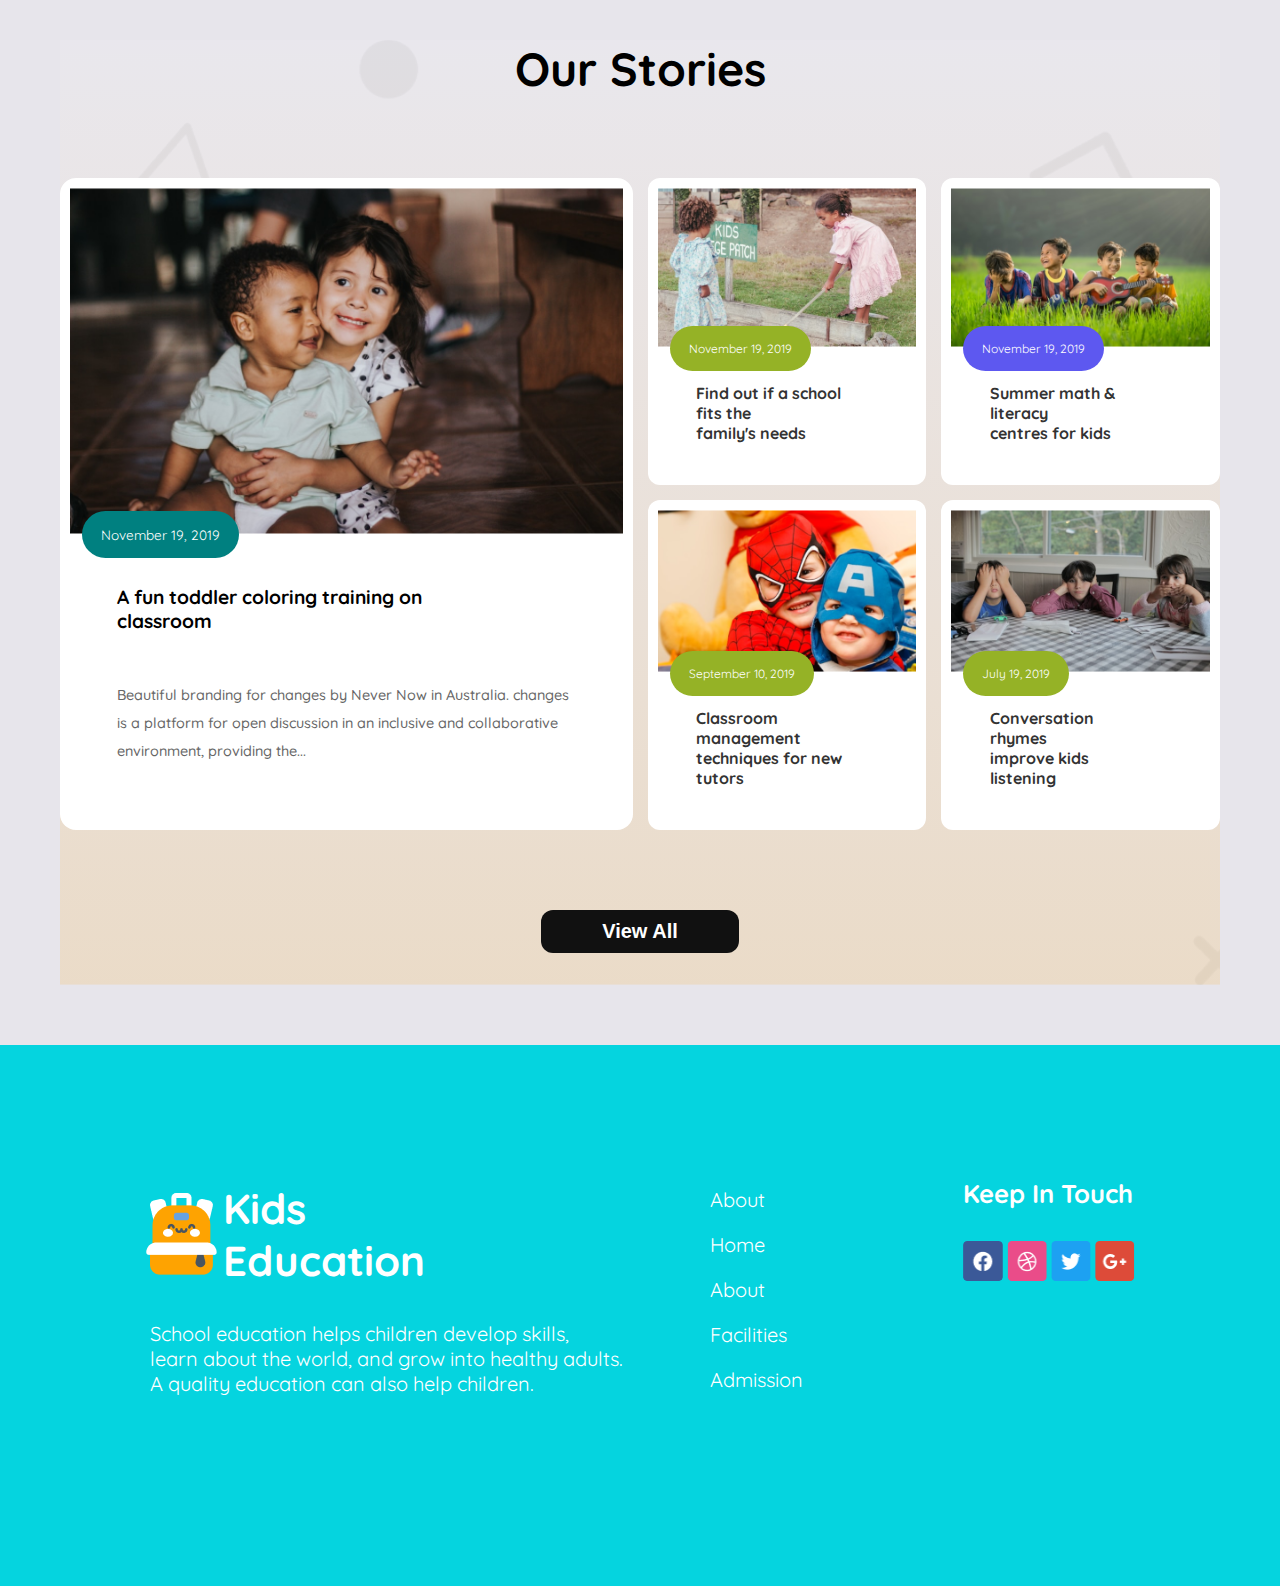
==== commit bf4f42f5: "added some html,css and responsive code modify" ====
--- a/index.html
+++ b/index.html
@@ -218,7 +218,7 @@
           <div class="kids-education">
             <img class="group-img" src="./assets/Group 1.png" alt="">
             <span class="kids-edu"
-              >Kids <br />
+              >Kids <br/>
               Education</span
             >
           </div>
--- a/styles/school.css
+++ b/styles/school.css
@@ -116,7 +116,7 @@
   color: var(--Sky-blue-color);
 }
 .banner-content {
-  margin: 122px 0;
+  margin: 7.62rem 0;
 }
 .banner-title {
   font-size: 3.5rem;
@@ -159,23 +159,23 @@
 }
 .curriculum-title {
   text-align: center;
-  padding-top: 60px;
-  margin-bottom: 80px;
+  padding-top: 3.75rem;
+  margin-bottom: 5rem;
   font-weight: 700;
   font-size: 46px;
 }
 .card-box {
   display: flex;
   justify-content: space-between;
-  gap: 28px;
-  margin: 80px 0;
+  gap: 1.75rem;
+  margin: 5rem 0;
   box-sizing: 0 0 28px rgba(0, 0, 0, 0.05);
 }
 
 .card-1 {
-  max-width: 367px;
-  text-align: center;
-  border-radius: 19px;
+  max-width: 22.9rem;
+  text-align: center;
+  border-radius: 1.25rem;
   box-shadow: 0 0 5px rgb(172, 172, 114);
   background: linear-gradient(
     to top,
@@ -184,9 +184,9 @@
   );
 }
 .card-2 {
-  max-width: 367px;
-  text-align: center;
-  border-radius: 19px;
+  max-width: 22.9rem;
+  text-align: center;
+  border-radius: 1.25rem;
   box-shadow: 0 0 5px rgb(177, 177, 136);
   background: linear-gradient(
     to top,
@@ -195,9 +195,9 @@
   );
 }
 .card-3 {
-  max-width: 367px;
-  text-align: center;
-  border-radius: 19px;
+  max-width: 22.9rem;
+  text-align: center;
+  border-radius: 1.25rem;
   box-shadow: 0 0 5px rgb(174, 174, 111);
   background: linear-gradient(
     to top,
@@ -206,60 +206,60 @@
   );
 }
 .kinder {
-  margin-top: 52px;
+  margin-top: 3.25rem;
 }
 .kinder-card-btn {
-  margin-top: 38px;
-  margin-bottom: 58px;
+  margin-top: 2.37rem;
+  margin-bottom: 3.62rem;
   color: #64c8ff;
   font-weight: 700;
   border: none;
   background-color: #ffffff;
 }
 .elementary-card-btn {
-  margin-top: 38px;
-  margin-bottom: 58px;
+  margin-top: 2.37rem;
+  margin-bottom: 3.62rem;
   color: #f0aa00;
   font-weight: 700;
   border: none;
   background-color: #ffffff;
 }
 .middle-card-btn {
-  margin-top: 38px;
-  margin-bottom: 58px;
+  margin-top: 2.37rem;
+  margin-bottom: 3.62rem;
   color: #8700ff;
   font-weight: 700;
   border: none;
   background-color: #ffffff;
 }
 .card-title {
-  margin: 32px 0;
-  font-size: 24.52px;
+  margin: 2rem 0;
+  font-size: 1.5rem;
   font-weight: 700;
   color: #202020;
 }
 .card-description {
   font-weight: 500;
-  line-height: 28px;
-  padding: 0 40px;
+  line-height: 1.75rem;
+  padding: 0 2.5rem;
   text-align: justify;
 }
 .arrow-item {
   text-align: center;
-  margin-top: 80px;
-  margin-bottom: 60px;
+  margin-top: 5rem;
+  margin-bottom: 3.75rem;
 }
 .less {
   margin-left: 10px;
   background-color: #f0aa00;
-  padding: 20px;
+  padding: 1.25rem;
   border-radius: 50%;
   color: #ffffff;
 }
 .grater {
   margin-left: 10px;
   background-color: #f0aa00;
-  padding: 20px;
+  padding: 1.25rem;
   border-radius: 50%;
   color: #ffffff;
 }
@@ -287,16 +287,16 @@
 }
 
 .story-container {
+
   display: grid;
   grid-template-columns: repeat(2, 1fr);
   gap: 15px;
-  max-width: 1140px;
-  margin: 0 auto;
+
 }
 
 .large-card {
   background: #fff;
-  border-radius: 16px;
+  border-radius: 1rem;
   padding: 10px;
 }
 
@@ -317,7 +317,7 @@
   width: max-content;
   color: #ffffff;
   padding: 15px 19px;
-  border-radius: 47px;
+  border-radius: 3rem;
 }
 
 .large-card h2 {
@@ -427,9 +427,9 @@
   grid-template-columns: repeat(2, 1fr);
   align-items: center;
   background-color: #05d4df;
-  padding-top: 123px;
-  padding-bottom: 174px;
-  padding-left: 140px;
+  padding-top: 7.63rem;
+  padding-bottom: 10.87rem;
+  padding-left: 8.75rem;
   margin-top: 0;
 }
 .kids-education {
@@ -440,53 +440,110 @@
   display: flex;
 }
 .keep-in-touch {
-  margin-left: 160px;
+  margin-left: 10rem;
 }
 .link li {
   list-style: none;
-  margin-left: 20px;
-  margin: 20px 0;
+  margin-left: 1.25rem;
+  margin: 1.25rem 0;
 }
 .link li a {
-  font-size: 20px;
+  font-size: 1.25rem;
   color: #ffffff;
 }
 .link li.footer-about {
-  font-size: 24px;
+  font-size: 1.5rem;
   color: #761919;
-  margin-bottom: 32px;
+  margin-bottom: 2rem;
 }
 .group-img {
-  max-width: 83px;
-  max-height: 82px;
+  max-width: 5.18rem;
+  max-height: 5.12rem;
 }
 .kids-edu {
-  font-size: 42px;
-  font-weight: 700;
-  color: #ffffff;
-  margin-bottom: 35px;
+ 
+  font-size: 2.62rem;
+  font-weight: 700;
+  color: #ffffff;
+ 
 }
 .footer-description {
-  font-size: 20px;
+  font-size: 1.25rem;
   color: #ffffff;
   margin-left: 10px;
+  margin-top: 2.18rem;
 }
 .keep-title {
-  font-size: 26px;
+  font-size: 1.6rem;
   font-weight: 700;
   color: #ffffff;
   margin-top: 10px;
-  margin-bottom: 32px;
+  margin-bottom: 2rem;
 }
 .icons img {
   border-radius: 4px;
-  width: 40.61px;
-  height: 40px;
+  width: 2.5rem;
+  height: 2.5rem;
 }
 
 
 /* Media query  */
 @media screen and (max-width: 576px) {
+
+
+  .school {
+    display: none;
+  }
+  .navbar {
+    margin: 1.25rem 1rem;
+  }
+  .primary-btn {
+    display: none;
+  }
+  .links li {
+    display: none;
+  }
+  .navbar-icon {
+    display: block;
+  }
+  .hori {
+    display: block;
+  }
+  .banner-section {
+    flex-direction: column-reverse;
+    text-align: center;
+  }
+  .banner-title {
+    font-size: 2rem;
+  }
+  .banner-description {
+    font-size: 0.9rem;
+  }
+  .banner-content {
+    margin: 20px 0;
+  }
+  .banner-image {
+    margin: 0 10px;
+  }
+  .card-box {
+    flex-direction: column;
+    gap: 20px;
+    margin: 20px;
+  }
+  .arrow-item {
+    display: none;
+  }
+
+  .story-container {
+    grid-template-columns: 1fr;
+  }
+  .large-card {
+    display: none;
+  }
+  .small-cards {
+    grid-template-columns: repeat(2, 1fr);
+    padding: 10px;
+  }
   .date {
     padding: 8px !important;
   }
@@ -496,61 +553,6 @@
     bottom: -10px;
     left: 12px;
   }
-
-  .school {
-    display: none;
-  }
-  .navbar {
-    margin: 1.25rem 1rem;
-  }
-  .primary-btn {
-    display: none;
-  }
-  .links li {
-    display: none;
-  }
-  .navbar-icon {
-    display: block;
-  }
-  .hori {
-    display: block;
-  }
-  .banner-section {
-    flex-direction: column-reverse;
-    text-align: center;
-  }
-  .banner-title {
-    font-size: 2rem;
-  }
-  .banner-description {
-    font-size: 0.9rem;
-  }
-  .banner-content {
-    margin: 20px 0;
-  }
-  .banner-image {
-    margin: 0 10px;
-  }
-  .card-box {
-    flex-direction: column;
-    gap: 20px;
-    margin: 20px;
-  }
-  .arrow-item {
-    display: none;
-  }
-
-  .story-container {
-    grid-template-columns: 1fr;
-  }
-  .large-card {
-    display: none;
-  }
-  .small-cards {
-    grid-template-columns: repeat(2, 1fr);
-    padding: 10px;
-  }
-
   .story-card h3 {
     margin: 2rem 1rem 2rem 1rem;
   }
